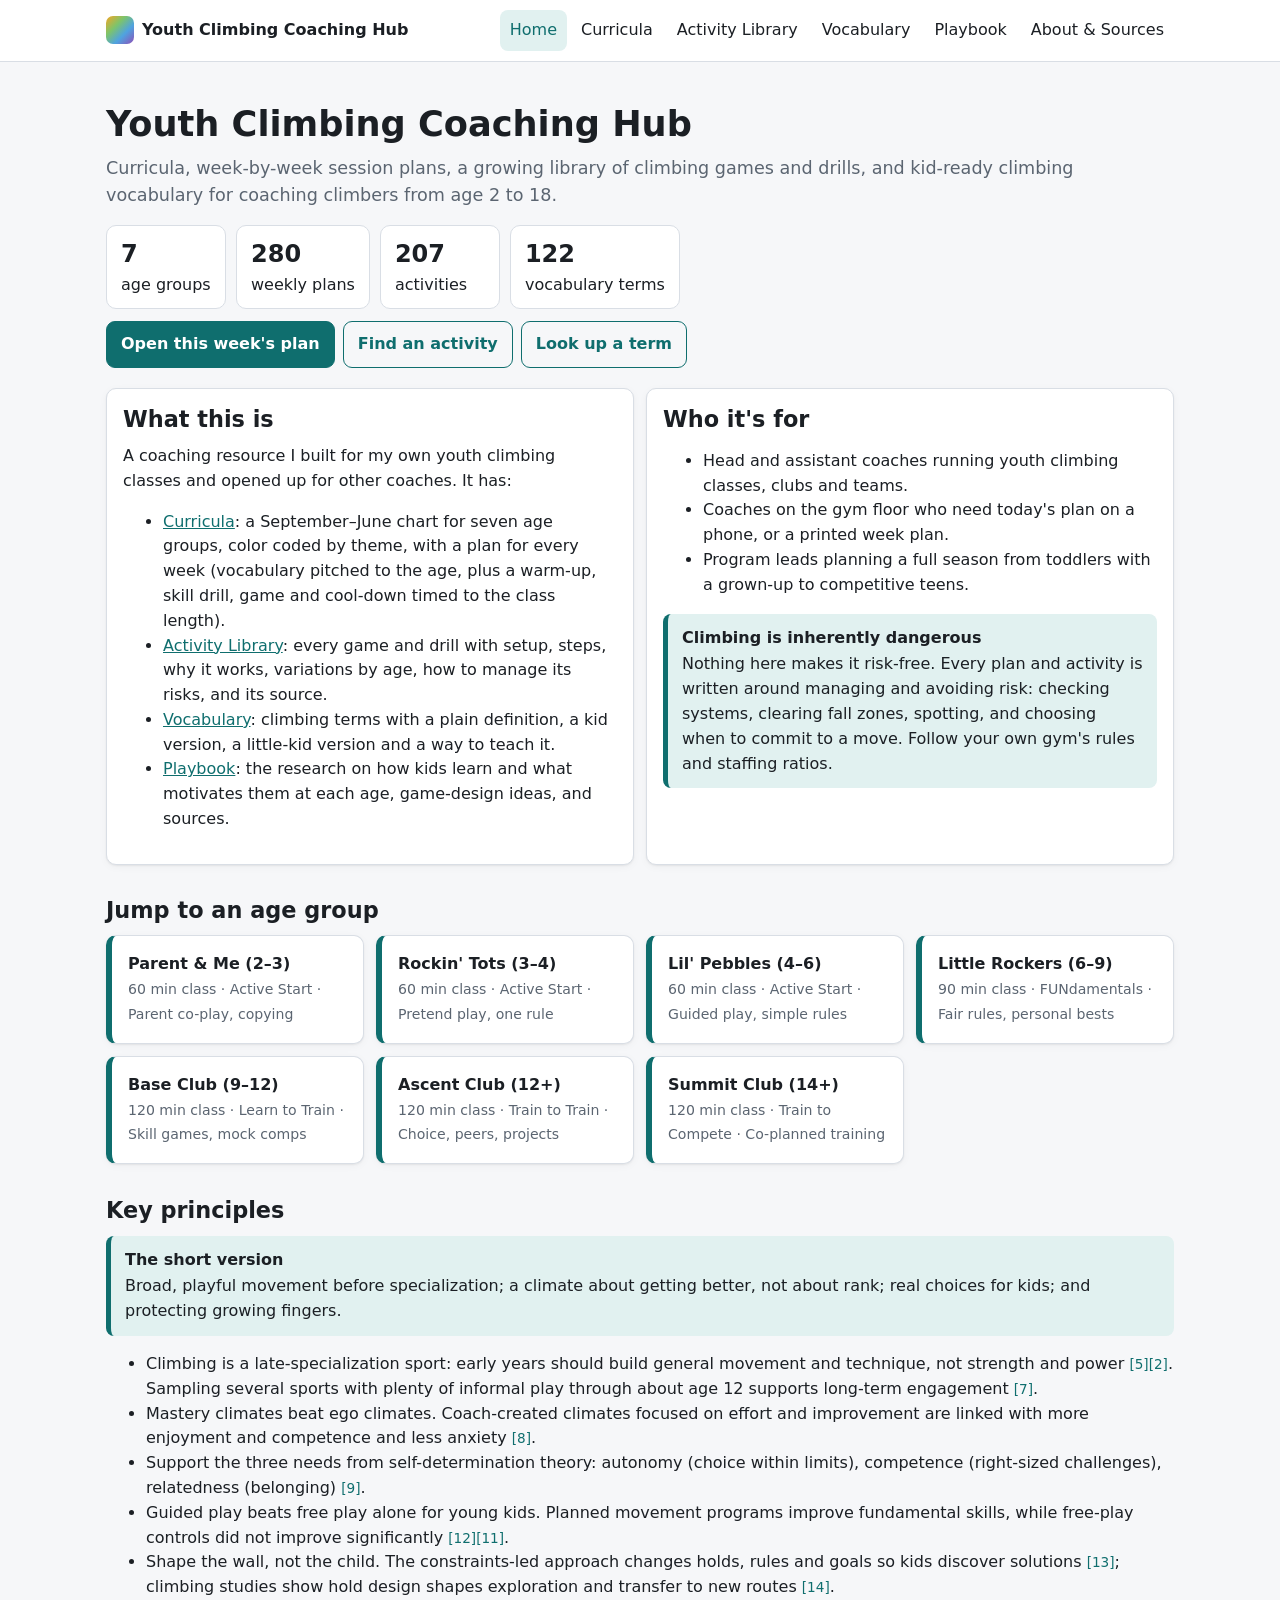
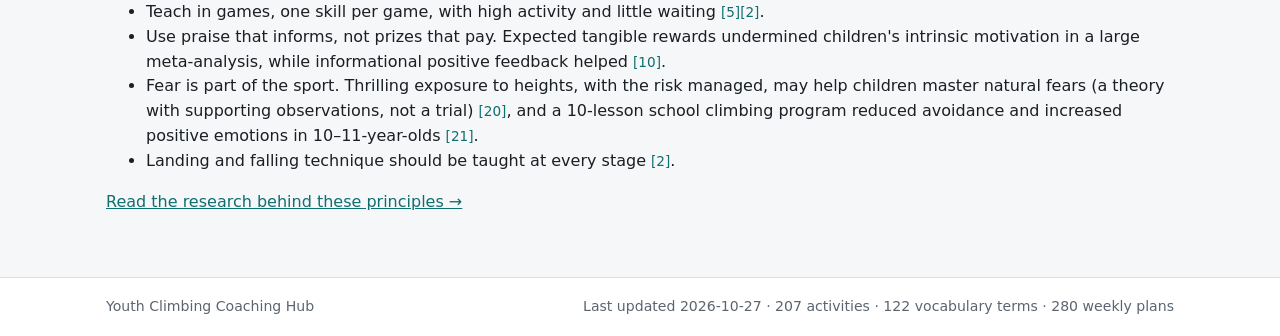
==== index.html @ 87968a87 "Add the Youth Climbing Coaching Hub for GitHub Pages. Place the static site at the repository root w" ====
<!doctype html>
<html lang="en">
<head>
<meta charset="utf-8">
<meta name="viewport" content="width=device-width, initial-scale=1">
<title>Youth Climbing Coaching Hub</title>
<meta name="description" content="Free youth climbing curricula, week-by-week plans, an activity library and climbing vocabulary for coaches of kids and teens, ages 2 to 18.">
<meta name="theme-color" content="#0f6e6e">
<link rel="icon" href="assets/favicon.svg" type="image/svg+xml">
<link rel="stylesheet" href="assets/css/style.css">
</head>
<body>
<header id="site-header"></header>
<main id="main" tabindex="-1">
<noscript><p class="noscript">This site needs JavaScript to load its data files.</p></noscript>

<section class="hero">
  <h1>Youth Climbing Coaching Hub</h1>
  <p class="lead">Curricula, week-by-week session plans, a growing library of climbing games and drills, and kid-ready climbing vocabulary for coaching climbers from age 2 to 18.</p>
  <div class="stats" id="stats" aria-live="polite"></div>
  <div class="btn-row"><a class="btn" href="curricula.html">Open this week's plan</a><a class="btn ghost" href="library.html">Find an activity</a><a class="btn ghost" href="vocabulary.html">Look up a term</a></div>
</section>
<div class="grid g2">
  <section class="card"><h2 style="margin-top:0">What this is</h2>
    <p>A coaching resource I built for my own youth climbing classes and opened up for other coaches. It has:</p>
    <ul>
      <li><a href="curricula.html">Curricula</a>: a September–June chart for seven age groups, color coded by theme, with a plan for every week (vocabulary pitched to the age, plus a warm-up, skill drill, game and cool-down timed to the class length).</li>
      <li><a href="library.html">Activity Library</a>: every game and drill with setup, steps, why it works, variations by age, how to manage its risks, and its source.</li>
      <li><a href="vocabulary.html">Vocabulary</a>: climbing terms with a plain definition, a kid version, a little-kid version and a way to teach it.</li>
      <li><a href="playbook.html">Playbook</a>: the research on how kids learn and what motivates them at each age, game-design ideas, and sources.</li>
    </ul></section>
  <section class="card"><h2 style="margin-top:0">Who it's for</h2>
    <ul>
      <li>Head and assistant coaches running youth climbing classes, clubs and teams.</li>
      <li>Coaches on the gym floor who need today's plan on a phone, or a printed week plan.</li>
      <li>Program leads planning a full season from toddlers with a grown-up to competitive teens.</li>
    </ul>
    <div class="callout"><strong>Climbing is inherently dangerous</strong>Nothing here makes it risk-free. Every plan and activity is written around managing and avoiding risk: checking systems, clearing fall zones, spotting, and choosing when to commit to a move. Follow your own gym's rules and staffing ratios.</div>
  </section>
</div>
<section><h2>Jump to an age group</h2><div class="grid g3" id="ages"></div></section>
<section><h2>Key principles</h2><div id="principles"></div></section>

</main>
<footer id="site-footer"></footer>
<script src="assets/js/common.js"></script>
<script src="assets/js/home.js"></script>
</body>
</html>
---- assets/css/style.css ----
:root{
  --bg:#f6f7f9;--surface:#fff;--surface2:#eef1f5;--text:#1b1f24;--muted:#5b6571;--line:#d9dee5;
  --accent:#0f6e6e;--accent-ink:#fff;--accent-soft:#e1f1f0;--focus:#f5a623;
  --rope:#F5A623;--tech:#7DC46B;--str:#4FA3E0;--event:#F2DC3A;--fun:#8E4FB8;
  --radius:10px;--shadow:0 1px 2px rgba(0,0,0,.06),0 2px 8px rgba(0,0,0,.04);
  --font:system-ui,-apple-system,"Segoe UI",Roboto,"Helvetica Neue",Arial,sans-serif;
}
@media (prefers-color-scheme:dark){:root{--bg:#12161b;--surface:#1a2027;--surface2:#232b34;--text:#e8ecf0;--muted:#a3adb8;--line:#2f3943;--accent:#4fc1b8;--accent-ink:#0b1a1a;--accent-soft:#1d3433;--shadow:none}}
*{box-sizing:border-box}
html{-webkit-text-size-adjust:100%}
body{margin:0;font-family:var(--font);font-size:16px;line-height:1.55;color:var(--text);background:var(--bg)}
a{color:var(--accent)}a:hover{text-decoration-thickness:2px}
:focus-visible{outline:3px solid var(--focus);outline-offset:2px}
h1,h2,h3,h4{line-height:1.25;margin:1.4em 0 .5em}h1{font-size:1.9rem;margin-top:.6em}h2{font-size:1.4rem}h3{font-size:1.15rem}h4{font-size:1rem}
p{margin:.5em 0 .9em}
.skip{position:absolute;left:-999px}.skip:focus{left:8px;top:8px;background:var(--surface);padding:8px;z-index:99}
/* header */
.site-header{position:sticky;top:0;z-index:20;background:var(--surface);border-bottom:1px solid var(--line)}
.site-header .bar{max-width:1100px;margin:0 auto;display:flex;align-items:center;gap:12px;padding:10px 16px}
.brand{font-weight:700;color:var(--text);text-decoration:none;display:flex;align-items:center;gap:8px;white-space:nowrap}
.brand-mark{width:28px;height:28px;border-radius:7px;background:linear-gradient(135deg,var(--rope),var(--tech) 35%,var(--str) 65%,var(--fun));display:inline-block}
.nav{margin-left:auto;display:flex;gap:4px;flex-wrap:wrap}
.nav a{padding:8px 10px;border-radius:8px;color:var(--text);text-decoration:none;font-weight:500}
.nav a:hover{background:var(--surface2)}.nav a[aria-current="page"]{background:var(--accent-soft);color:var(--accent)}
.nav-toggle{display:none;margin-left:auto;background:none;border:1px solid var(--line);border-radius:8px;padding:8px 10px;color:var(--text);font:inherit}
@media (max-width:820px){.nav-toggle{display:block}.nav{display:none;position:absolute;left:0;right:0;top:100%;background:var(--surface);flex-direction:column;padding:8px 16px 14px;border-bottom:1px solid var(--line)}.nav.open{display:flex}.nav a{padding:12px}}
/* layout */
main{max-width:1100px;margin:0 auto;padding:12px 16px 48px}
.narrow{max-width:820px}
.lead{font-size:1.1rem;color:var(--muted)}
.card{background:var(--surface);border:1px solid var(--line);border-radius:var(--radius);padding:16px;box-shadow:var(--shadow)}
.grid{display:grid;gap:12px}.g2{grid-template-columns:repeat(auto-fit,minmax(260px,1fr))}.g3{grid-template-columns:repeat(auto-fit,minmax(220px,1fr))}
.callout{border-left:5px solid var(--accent);background:var(--accent-soft);padding:12px 14px;border-radius:8px;margin:12px 0}
.callout strong:first-child{display:block;margin-bottom:2px}
.muted{color:var(--muted)}.small{font-size:.88rem}
.pill{display:inline-block;padding:2px 9px;border-radius:999px;background:var(--surface2);font-size:.8rem;margin:2px 4px 2px 0;color:var(--text);text-decoration:none;border:1px solid var(--line)}
.stats{display:flex;flex-wrap:wrap;gap:10px;margin:10px 0}
.stat{background:var(--surface);border:1px solid var(--line);border-radius:var(--radius);padding:10px 14px;min-width:120px}
.stat b{display:block;font-size:1.5rem}
.hero{padding:28px 0 8px}.hero h1{font-size:2.2rem;margin:0 0 6px}
.btn{display:inline-flex;align-items:center;gap:6px;padding:10px 14px;border-radius:9px;border:1px solid var(--accent);background:var(--accent);color:var(--accent-ink);font:inherit;font-weight:600;text-decoration:none;cursor:pointer}
.btn.ghost{background:transparent;color:var(--accent)}
.btn-row{display:flex;flex-wrap:wrap;gap:8px;margin:12px 0}
.age-card{display:block;text-decoration:none;color:var(--text);border-left:6px solid var(--accent)}
.age-card:hover{border-color:var(--rope)}
.age-card b{display:block}
/* tables */
.table-wrap{overflow-x:auto;-webkit-overflow-scrolling:touch;margin:8px 0 16px;border:1px solid var(--line);border-radius:var(--radius);background:var(--surface)}
table{border-collapse:collapse;width:100%;font-size:.95rem}
th,td{text-align:left;vertical-align:top;padding:9px 11px;border-bottom:1px solid var(--line)}
th{background:var(--surface2);font-weight:600;white-space:nowrap}
tr:last-child td{border-bottom:0}
td.num{text-align:right;white-space:nowrap}
[id]{scroll-margin-top:72px}
@media (max-width:640px){
  .table-wrap{border:0;background:transparent;overflow:visible}
  .table-wrap table,.table-wrap tbody,.table-wrap tr,.table-wrap td{display:block;width:100%}
  .table-wrap thead{position:absolute;left:-9999px}
  .table-wrap tr{background:var(--surface);border:1px solid var(--line);border-radius:var(--radius);margin-bottom:8px;padding:4px 0}
  .table-wrap td{border:0;padding:5px 12px;display:grid;grid-template-columns:7.5em 1fr;gap:8px;text-align:left}
  .table-wrap td.num{text-align:left}
  .table-wrap td::before{content:attr(data-label);font-weight:600;color:var(--muted);font-size:.85rem}
}
/* forms */
.controls{display:grid;grid-template-columns:repeat(auto-fit,minmax(180px,1fr));gap:10px;margin:12px 0}
label.field{display:flex;flex-direction:column;gap:4px;font-size:.85rem;font-weight:600;color:var(--muted)}
select,input[type=search]{font:inherit;font-size:16px;padding:10px 12px;border-radius:9px;border:1px solid var(--line);background:var(--surface);color:var(--text);width:100%}
.seg{display:inline-flex;flex-wrap:wrap;border:1px solid var(--line);border-radius:10px;overflow:hidden;background:var(--surface)}
.seg button{font:inherit;padding:10px 14px;border:0;background:transparent;color:var(--text);cursor:pointer;min-width:84px;border-right:1px solid var(--line)}
.seg button:last-child{border-right:0}
.seg button[aria-pressed="true"]{background:var(--accent);color:var(--accent-ink);font-weight:600}
.result-count{margin:6px 0 10px;color:var(--muted)}
/* list cards */
.list{display:grid;gap:8px}
.item{display:block;text-decoration:none;color:var(--text);background:var(--surface);border:1px solid var(--line);border-left:6px solid var(--muted);border-radius:var(--radius);padding:12px 14px}
.item:hover{box-shadow:var(--shadow);border-color:var(--accent)}
.item h3{margin:0 0 2px;font-size:1.05rem}
.item .meta{font-size:.85rem;color:var(--muted)}
.th-rope{border-left-color:var(--rope)}.th-tech{border-left-color:var(--tech)}.th-str{border-left-color:var(--str)}.th-event{border-left-color:var(--event)}.th-fun{border-left-color:var(--fun)}
.swatch{display:inline-block;width:12px;height:12px;border-radius:3px;vertical-align:-1px;margin-right:6px}
.legend{display:flex;flex-wrap:wrap;gap:6px 16px;margin:10px 0;font-size:.88rem;color:var(--muted)}
/* chart */
.chart{display:grid;grid-template-columns:.6fr 1.2fr 1.6fr 1.6fr;gap:3px;font-size:.9rem}
.chart .h{font-weight:600;color:var(--muted);text-align:center;padding:4px 0;font-size:.82rem}
.chart .c{padding:6px 8px;border-radius:4px;display:flex;align-items:center;justify-content:center;text-align:center;color:#1a1a1a;cursor:pointer}
.chart .c.fun{color:#fff}.chart .c.m{font-weight:700}.chart .c.t{font-weight:600}
.chart .c.sel{outline:3px solid var(--text);outline-offset:-3px}
@media (max-width:600px){.chart{font-size:.78rem;grid-template-columns:.55fr 1fr 1.4fr 1.3fr}.chart .c{padding:5px 4px}}
/* week */
.banner{border-radius:10px;padding:12px 14px;margin:10px 0;color:#1a1a1a}
.banner.fun{color:#fff}.banner .k{font-size:.85rem;font-weight:500}.banner .s{font-weight:700;font-size:1.15rem;margin-top:3px}
.bg-rope{background:var(--rope)}.bg-tech{background:var(--tech)}.bg-str{background:var(--str)}.bg-event{background:var(--event)}.bg-fun{background:var(--fun)}
.week-head{display:flex;flex-wrap:wrap;gap:10px;align-items:end;justify-content:space-between}
.steps{counter-reset:s;list-style:none;padding:0;margin:8px 0}
.steps li{counter-increment:s;position:relative;padding:6px 0 10px 40px}
.steps li::before{content:counter(s);position:absolute;left:0;top:4px;width:28px;height:28px;border-radius:50%;background:var(--accent-soft);color:var(--accent);font-weight:700;display:flex;align-items:center;justify-content:center}
.steps b{display:block}
/* detail */
.detail h1{margin-bottom:4px}
.detail dl{margin:0}.detail dt{font-weight:700;margin-top:14px}.detail dd{margin:4px 0 0}
.crumbs{font-size:.88rem;margin:8px 0}
.pager{display:flex;justify-content:space-between;gap:8px;margin-top:22px;flex-wrap:wrap}
.toc{columns:2;column-gap:24px;padding-left:18px}@media (max-width:600px){.toc{columns:1}}
.proscons{display:grid;grid-template-columns:1fr 1fr;gap:12px}@media (max-width:640px){.proscons{grid-template-columns:1fr}}
.proscons .card h4{margin-top:0}
.props{display:grid;grid-template-columns:max-content 1fr;gap:6px 14px;margin:8px 0}.props dt{font-weight:600;color:var(--muted)}.props dd{margin:0}
@media (max-width:600px){.props{grid-template-columns:1fr}.props dd{margin-bottom:6px}}
.sources li{margin:6px 0}
sup a,a.cite{text-decoration:none;font-size:.85em}
section.group{border-top:1px solid var(--line);margin-top:28px}
/* footer */
.site-footer{border-top:1px solid var(--line);background:var(--surface);color:var(--muted);font-size:.88rem}
.site-footer .bar{max-width:1100px;margin:0 auto;padding:18px 16px;display:flex;flex-wrap:wrap;gap:8px 20px;justify-content:space-between}
.noscript,.error{background:#fde8e8;color:#7a1d1d;padding:12px;border-radius:8px}
.print-only{display:none}
/* print */
@media print{
  .table-wrap table{display:table!important}.table-wrap thead{position:static!important;display:table-header-group!important}.table-wrap tr{display:table-row!important}.table-wrap td{display:table-cell!important}.table-wrap td::before{content:none!important}
  :root{--bg:#fff;--surface:#fff;--surface2:#f0f0f0;--text:#000;--muted:#333;--line:#bbb}
  body{font-size:11pt;background:#fff}
  .site-header,.site-footer,.no-print,.btn,.controls,.seg,.nav-toggle{display:none!important}
  main{max-width:none;padding:0}
  a{color:#000;text-decoration:none}
  .table-wrap{overflow:visible;border:1px solid #999}
  table{font-size:10pt}th,td{padding:5px 7px}
  tr,.banner,.item{break-inside:avoid}
  .banner,.chart .c,.bg-rope,.bg-tech,.bg-str,.bg-event,.bg-fun,.swatch{-webkit-print-color-adjust:exact;print-color-adjust:exact}
  body.print-week main>*:not(#week-section){display:none!important}
  body.print-week #week-section>*:not(#week-plan){display:none!important}
  body.print-week .print-only{display:block}
  h2{break-after:avoid}
}
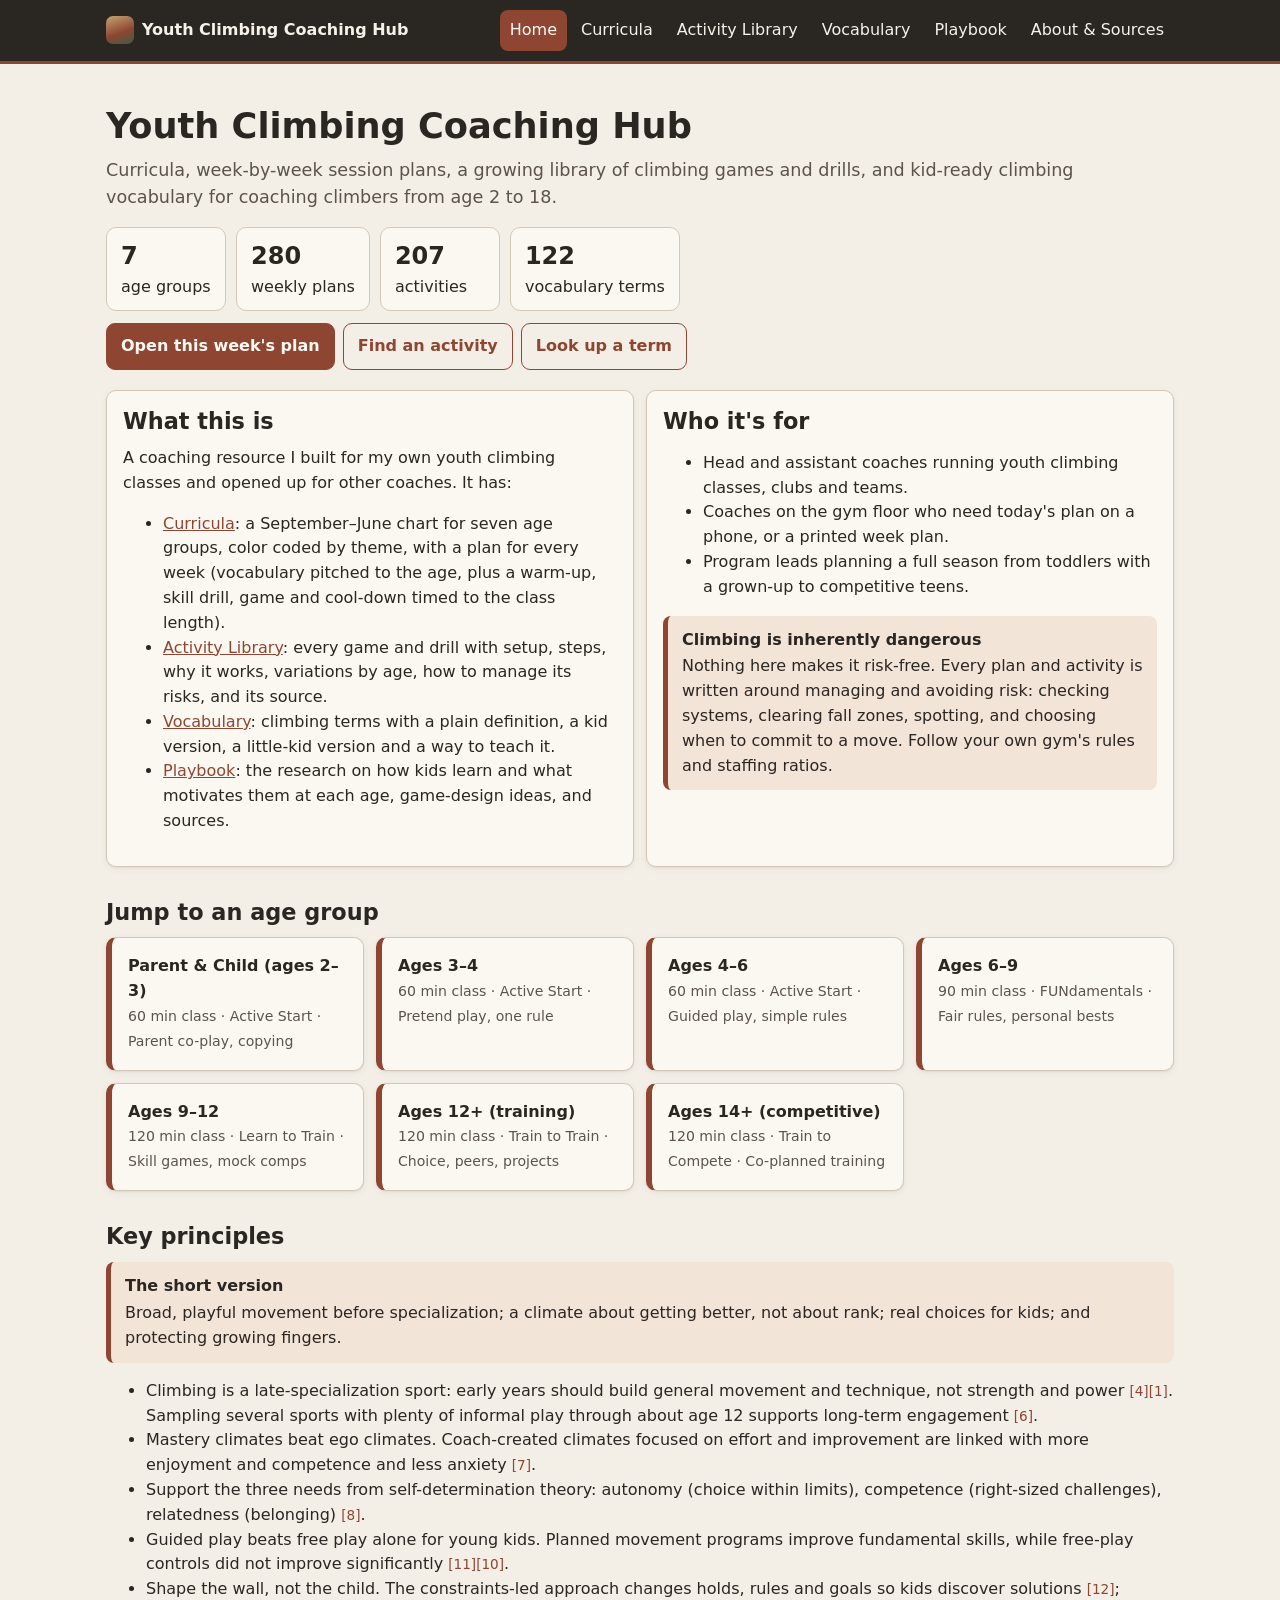
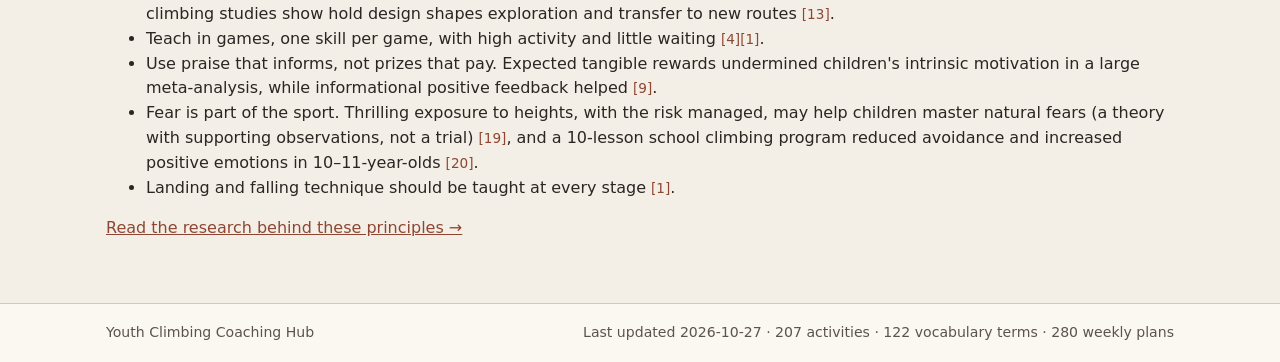
==== commit b9766de6: "Give the site its own earthy palette and a neutral year chart. Replace the previous theme colors wit" ====
--- a/index.html
+++ b/index.html
@@ -5,7 +5,7 @@
 <meta name="viewport" content="width=device-width, initial-scale=1">
 <title>Youth Climbing Coaching Hub</title>
 <meta name="description" content="Free youth climbing curricula, week-by-week plans, an activity library and climbing vocabulary for coaches of kids and teens, ages 2 to 18.">
-<meta name="theme-color" content="#0f6e6e">
+<meta name="theme-color" content="#8e4632">
 <link rel="icon" href="assets/favicon.svg" type="image/svg+xml">
 <link rel="stylesheet" href="assets/css/style.css">
 </head>
--- a/assets/css/style.css
+++ b/assets/css/style.css
@@ -1,29 +1,36 @@
 :root{
-  --bg:#f6f7f9;--surface:#fff;--surface2:#eef1f5;--text:#1b1f24;--muted:#5b6571;--line:#d9dee5;
-  --accent:#0f6e6e;--accent-ink:#fff;--accent-soft:#e1f1f0;--focus:#f5a623;
-  --rope:#F5A623;--tech:#7DC46B;--str:#4FA3E0;--event:#F2DC3A;--fun:#8E4FB8;
-  --radius:10px;--shadow:0 1px 2px rgba(0,0,0,.06),0 2px 8px rgba(0,0,0,.04);
+  --bg:#f3efe6;--surface:#fbf8f2;--surface2:#e6ddd0;--text:#2a2622;--muted:#5c534c;--line:#d3c8b8;
+  --header:#2a2622;--header-ink:#f6f1e8;
+  --accent:#8e4632;--accent-ink:#fff9f4;--accent-soft:#f3e4d8;--focus:#3e5c45;
+  --sage:#3e5c45;--review:#e7efe4;--sand:#c4a574;
+  --radius:10px;--shadow:0 1px 2px rgba(42,38,34,.06),0 2px 8px rgba(42,38,34,.05);
   --font:system-ui,-apple-system,"Segoe UI",Roboto,"Helvetica Neue",Arial,sans-serif;
 }
-@media (prefers-color-scheme:dark){:root{--bg:#12161b;--surface:#1a2027;--surface2:#232b34;--text:#e8ecf0;--muted:#a3adb8;--line:#2f3943;--accent:#4fc1b8;--accent-ink:#0b1a1a;--accent-soft:#1d3433;--shadow:none}}
+@media (prefers-color-scheme:dark){:root{
+  --bg:#1c1916;--surface:#26221e;--surface2:#332e29;--text:#f3efe6;--muted:#c9bbae;--line:#453e38;
+  --header:#141210;--header-ink:#f6f1e8;
+  --accent:#e0a07a;--accent-ink:#2a1812;--accent-soft:#3a2e28;--focus:#d7e3d4;
+  --sage:#c5d5c0;--review:#24302a;--sand:#c4a574;--shadow:none
+}}
 *{box-sizing:border-box}
 html{-webkit-text-size-adjust:100%}
 body{margin:0;font-family:var(--font);font-size:16px;line-height:1.55;color:var(--text);background:var(--bg)}
 a{color:var(--accent)}a:hover{text-decoration-thickness:2px}
 :focus-visible{outline:3px solid var(--focus);outline-offset:2px}
+.site-header :focus-visible{outline-color:#d7e3d4}
 h1,h2,h3,h4{line-height:1.25;margin:1.4em 0 .5em}h1{font-size:1.9rem;margin-top:.6em}h2{font-size:1.4rem}h3{font-size:1.15rem}h4{font-size:1rem}
 p{margin:.5em 0 .9em}
 .skip{position:absolute;left:-999px}.skip:focus{left:8px;top:8px;background:var(--surface);padding:8px;z-index:99}
 /* header */
-.site-header{position:sticky;top:0;z-index:20;background:var(--surface);border-bottom:1px solid var(--line)}
+.site-header{position:sticky;top:0;z-index:20;background:var(--header);color:var(--header-ink);border-bottom:3px solid var(--accent)}
 .site-header .bar{max-width:1100px;margin:0 auto;display:flex;align-items:center;gap:12px;padding:10px 16px}
-.brand{font-weight:700;color:var(--text);text-decoration:none;display:flex;align-items:center;gap:8px;white-space:nowrap}
-.brand-mark{width:28px;height:28px;border-radius:7px;background:linear-gradient(135deg,var(--rope),var(--tech) 35%,var(--str) 65%,var(--fun));display:inline-block}
+.brand{font-weight:700;color:var(--header-ink);text-decoration:none;display:flex;align-items:center;gap:8px;white-space:nowrap}
+.brand-mark{width:28px;height:28px;border-radius:7px;background:linear-gradient(160deg,var(--sand),var(--accent) 58%,var(--sage));display:inline-block}
 .nav{margin-left:auto;display:flex;gap:4px;flex-wrap:wrap}
-.nav a{padding:8px 10px;border-radius:8px;color:var(--text);text-decoration:none;font-weight:500}
-.nav a:hover{background:var(--surface2)}.nav a[aria-current="page"]{background:var(--accent-soft);color:var(--accent)}
-.nav-toggle{display:none;margin-left:auto;background:none;border:1px solid var(--line);border-radius:8px;padding:8px 10px;color:var(--text);font:inherit}
-@media (max-width:820px){.nav-toggle{display:block}.nav{display:none;position:absolute;left:0;right:0;top:100%;background:var(--surface);flex-direction:column;padding:8px 16px 14px;border-bottom:1px solid var(--line)}.nav.open{display:flex}.nav a{padding:12px}}
+.nav a{padding:8px 10px;border-radius:8px;color:var(--header-ink);text-decoration:none;font-weight:500}
+.nav a:hover{background:rgba(246,241,232,.1)}.nav a[aria-current="page"]{background:var(--accent);color:var(--accent-ink)}
+.nav-toggle{display:none;margin-left:auto;background:none;border:1px solid rgba(246,241,232,.4);border-radius:8px;padding:8px 10px;color:var(--header-ink);font:inherit}
+@media (max-width:820px){.nav-toggle{display:block}.nav{display:none;position:absolute;left:0;right:0;top:100%;background:var(--header);flex-direction:column;padding:8px 16px 14px;border-bottom:1px solid var(--line)}.nav.open{display:flex}.nav a{padding:12px}}
 /* layout */
 main{max-width:1100px;margin:0 auto;padding:12px 16px 48px}
 .narrow{max-width:820px}
@@ -42,7 +49,7 @@
 .btn.ghost{background:transparent;color:var(--accent)}
 .btn-row{display:flex;flex-wrap:wrap;gap:8px;margin:12px 0}
 .age-card{display:block;text-decoration:none;color:var(--text);border-left:6px solid var(--accent)}
-.age-card:hover{border-color:var(--rope)}
+.age-card:hover{border-color:var(--sage)}
 .age-card b{display:block}
 /* tables */
 .table-wrap{overflow-x:auto;-webkit-overflow-scrolling:touch;margin:8px 0 16px;border:1px solid var(--line);border-radius:var(--radius);background:var(--surface)}
@@ -76,20 +83,27 @@
 .item:hover{box-shadow:var(--shadow);border-color:var(--accent)}
 .item h3{margin:0 0 2px;font-size:1.05rem}
 .item .meta{font-size:.85rem;color:var(--muted)}
-.th-rope{border-left-color:var(--rope)}.th-tech{border-left-color:var(--tech)}.th-str{border-left-color:var(--str)}.th-event{border-left-color:var(--event)}.th-fun{border-left-color:var(--fun)}
-.swatch{display:inline-block;width:12px;height:12px;border-radius:3px;vertical-align:-1px;margin-right:6px}
-.legend{display:flex;flex-wrap:wrap;gap:6px 16px;margin:10px 0;font-size:.88rem;color:var(--muted)}
-/* chart */
-.chart{display:grid;grid-template-columns:.6fr 1.2fr 1.6fr 1.6fr;gap:3px;font-size:.9rem}
-.chart .h{font-weight:600;color:var(--muted);text-align:center;padding:4px 0;font-size:.82rem}
-.chart .c{padding:6px 8px;border-radius:4px;display:flex;align-items:center;justify-content:center;text-align:center;color:#1a1a1a;cursor:pointer}
-.chart .c.fun{color:#fff}.chart .c.m{font-weight:700}.chart .c.t{font-weight:600}
-.chart .c.sel{outline:3px solid var(--text);outline-offset:-3px}
-@media (max-width:600px){.chart{font-size:.78rem;grid-template-columns:.55fr 1fr 1.4fr 1.3fr}.chart .c{padding:5px 4px}}
+.th-rope,.th-tech,.th-str,.th-event{border-left-color:var(--accent)}.th-fun{border-left-color:var(--sage)}
+.swatch{display:inline-block;width:12px;height:12px;border-radius:3px;vertical-align:-1px;margin-right:6px;background:var(--line)}
+.bg-fun.swatch,.swatch.bg-fun{background:var(--sage)}
+.legend,.theme-key{display:flex;flex-wrap:wrap;gap:6px 16px;margin:10px 0;padding:0;list-style:none;font-size:.88rem;color:var(--muted)}
+.theme-key .review-key{color:var(--sage);font-weight:650}
+/* chart: one neutral grid; Dec/Jun carry a quiet sage wash and label */
+.chart{display:grid;grid-template-columns:.7fr 1.3fr 1.6fr 1.6fr;gap:0;font-size:.9rem;border:1px solid var(--line);border-radius:var(--radius);overflow:hidden;background:var(--surface)}
+.chart .h{font-weight:600;color:var(--muted);text-align:center;padding:8px 6px;font-size:.82rem;background:var(--surface2);border-bottom:1px solid var(--line)}
+.chart .c{padding:7px 8px;display:flex;align-items:center;justify-content:center;text-align:center;color:var(--text);background:var(--surface);cursor:pointer;border-top:1px solid var(--line);border-left:1px solid var(--line)}
+.chart .c.m{font-weight:700;flex-direction:column;gap:2px;border-left:0}
+.chart .c.t{font-weight:600}
+.chart .c.review{background:var(--review)}
+.chart .c.m.review{box-shadow:inset 3px 0 0 var(--sage)}
+.chart .review-tag{display:block;font-size:.68rem;font-weight:700;letter-spacing:.04em;text-transform:uppercase;color:var(--sage)}
+.chart .c.sel{outline:3px solid var(--accent);outline-offset:-3px}
+@media (max-width:600px){.chart{font-size:.78rem;grid-template-columns:.7fr 1.1fr 1.3fr 1.2fr}.chart .c{padding:5px 4px}}
 /* week */
-.banner{border-radius:10px;padding:12px 14px;margin:10px 0;color:#1a1a1a}
-.banner.fun{color:#fff}.banner .k{font-size:.85rem;font-weight:500}.banner .s{font-weight:700;font-size:1.15rem;margin-top:3px}
-.bg-rope{background:var(--rope)}.bg-tech{background:var(--tech)}.bg-str{background:var(--str)}.bg-event{background:var(--event)}.bg-fun{background:var(--fun)}
+.banner{border-radius:10px;padding:12px 14px;margin:10px 0;color:var(--text);background:var(--surface);border:1px solid var(--line);border-left:4px solid var(--accent)}
+.banner.review{background:var(--review);border-left-color:var(--sage)}
+.banner .k{font-size:.85rem;font-weight:500}.banner .s{font-weight:700;font-size:1.15rem;margin-top:3px}
+.bg-rope,.bg-tech,.bg-str,.bg-event{background:var(--surface2)}.bg-fun{background:var(--review)}
 .week-head{display:flex;flex-wrap:wrap;gap:10px;align-items:end;justify-content:space-between}
 .steps{counter-reset:s;list-style:none;padding:0;margin:8px 0}
 .steps li{counter-increment:s;position:relative;padding:6px 0 10px 40px}
@@ -111,7 +125,7 @@
 /* footer */
 .site-footer{border-top:1px solid var(--line);background:var(--surface);color:var(--muted);font-size:.88rem}
 .site-footer .bar{max-width:1100px;margin:0 auto;padding:18px 16px;display:flex;flex-wrap:wrap;gap:8px 20px;justify-content:space-between}
-.noscript,.error{background:#fde8e8;color:#7a1d1d;padding:12px;border-radius:8px}
+.noscript,.error{background:#f8e8e0;color:#6e3426;padding:12px;border-radius:8px}
 .print-only{display:none}
 /* print */
 @media print{
@@ -124,7 +138,7 @@
   .table-wrap{overflow:visible;border:1px solid #999}
   table{font-size:10pt}th,td{padding:5px 7px}
   tr,.banner,.item{break-inside:avoid}
-  .banner,.chart .c,.bg-rope,.bg-tech,.bg-str,.bg-event,.bg-fun,.swatch{-webkit-print-color-adjust:exact;print-color-adjust:exact}
+  .banner,.chart .c,.chart .c.review,.swatch{-webkit-print-color-adjust:exact;print-color-adjust:exact}
   body.print-week main>*:not(#week-section){display:none!important}
   body.print-week #week-section>*:not(#week-plan){display:none!important}
   body.print-week .print-only{display:block}
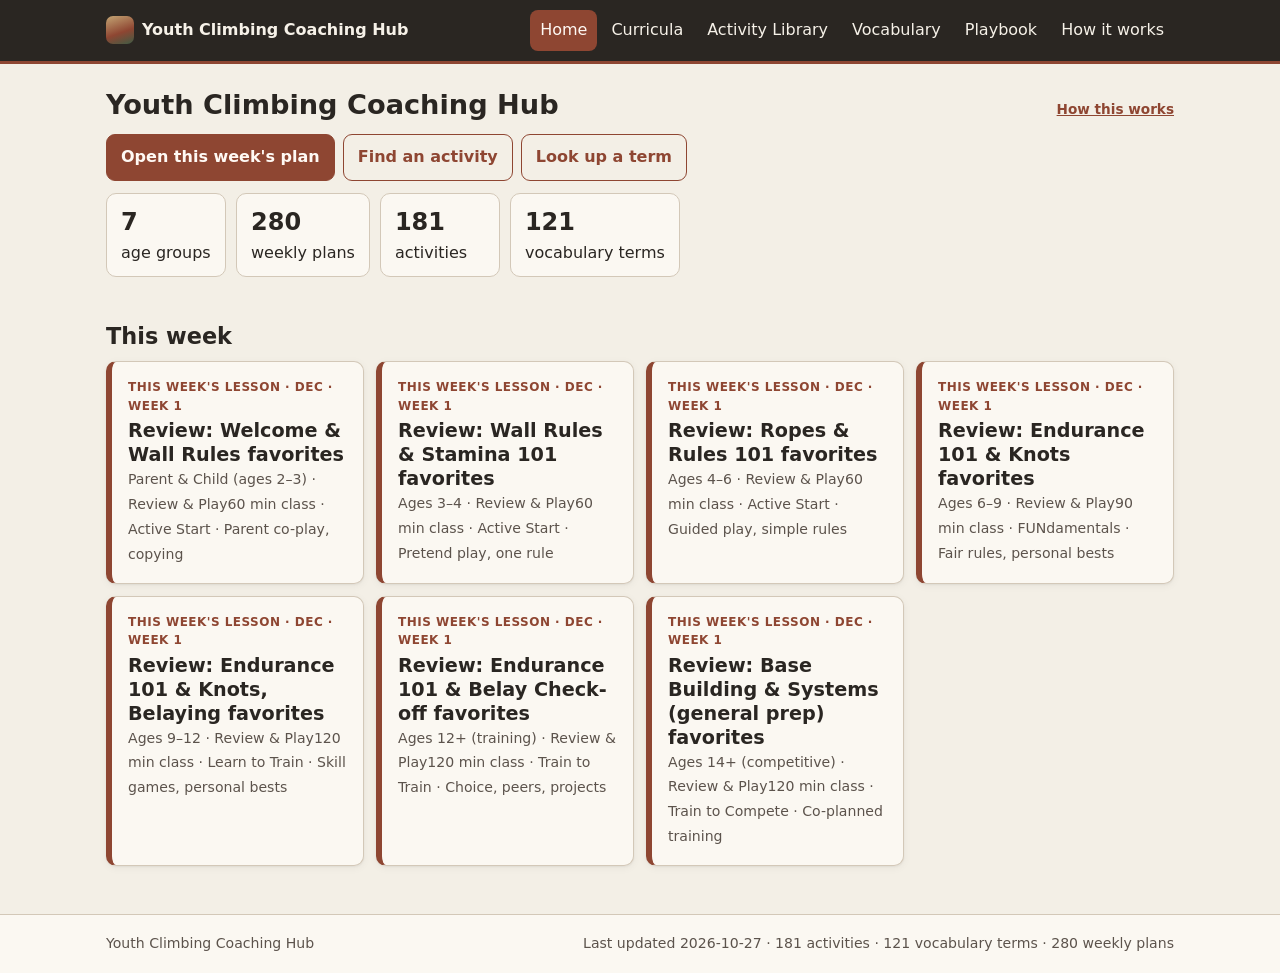
==== commit 900c370b: "Open each page on its tools and move the guides to How it works. Curricula, the library, the playboo" ====
--- a/index.html
+++ b/index.html
@@ -15,31 +15,14 @@
 <noscript><p class="noscript">This site needs JavaScript to load its data files.</p></noscript>
 
 <section class="hero">
-  <h1>Youth Climbing Coaching Hub</h1>
-  <p class="lead">Curricula, week-by-week session plans, a growing library of climbing games and drills, and kid-ready climbing vocabulary for coaching climbers from age 2 to 18.</p>
+  <div class="page-head">
+    <h1>Youth Climbing Coaching Hub</h1>
+    <a class="how-link" href="about.html">How this works</a>
+  </div>
+  <div class="btn-row"><a class="btn" href="curricula.html">Open this week's plan</a><a class="btn ghost" href="library.html">Find an activity</a><a class="btn ghost" href="vocabulary.html">Look up a term</a></div>
   <div class="stats" id="stats" aria-live="polite"></div>
-  <div class="btn-row"><a class="btn" href="curricula.html">Open this week's plan</a><a class="btn ghost" href="library.html">Find an activity</a><a class="btn ghost" href="vocabulary.html">Look up a term</a></div>
 </section>
-<div class="grid g2">
-  <section class="card"><h2 style="margin-top:0">What this is</h2>
-    <p>A coaching resource I built for my own youth climbing classes and opened up for other coaches. It has:</p>
-    <ul>
-      <li><a href="curricula.html">Curricula</a>: a September–June chart for seven age groups, color coded by theme, with a plan for every week (vocabulary pitched to the age, plus a warm-up, skill drill, game and cool-down timed to the class length).</li>
-      <li><a href="library.html">Activity Library</a>: every game and drill with setup, steps, why it works, variations by age, how to manage its risks, and its source.</li>
-      <li><a href="vocabulary.html">Vocabulary</a>: climbing terms with a plain definition, a kid version, a little-kid version and a way to teach it.</li>
-      <li><a href="playbook.html">Playbook</a>: the research on how kids learn and what motivates them at each age, game-design ideas, and sources.</li>
-    </ul></section>
-  <section class="card"><h2 style="margin-top:0">Who it's for</h2>
-    <ul>
-      <li>Head and assistant coaches running youth climbing classes, clubs and teams.</li>
-      <li>Coaches on the gym floor who need today's plan on a phone, or a printed week plan.</li>
-      <li>Program leads planning a full season from toddlers with a grown-up to competitive teens.</li>
-    </ul>
-    <div class="callout"><strong>Climbing is inherently dangerous</strong>Nothing here makes it risk-free. Every plan and activity is written around managing and avoiding risk: checking systems, clearing fall zones, spotting, and choosing when to commit to a move. Follow your own gym's rules and staffing ratios.</div>
-  </section>
-</div>
-<section><h2>Jump to an age group</h2><div class="grid g3" id="ages"></div></section>
-<section><h2>Key principles</h2><div id="principles"></div></section>
+<section><h2>This week</h2><div class="grid g3" id="ages"></div></section>
 
 </main>
 <footer id="site-footer"></footer>
--- a/assets/css/style.css
+++ b/assets/css/style.css
@@ -24,13 +24,23 @@
 /* header */
 .site-header{position:sticky;top:0;z-index:20;background:var(--header);color:var(--header-ink);border-bottom:3px solid var(--accent)}
 .site-header .bar{max-width:1100px;margin:0 auto;display:flex;align-items:center;gap:12px;padding:10px 16px}
-.brand{font-weight:700;color:var(--header-ink);text-decoration:none;display:flex;align-items:center;gap:8px;white-space:nowrap}
-.brand-mark{width:28px;height:28px;border-radius:7px;background:linear-gradient(160deg,var(--sand),var(--accent) 58%,var(--sage));display:inline-block}
+.brand{font-weight:700;color:var(--header-ink);text-decoration:none;display:flex;align-items:center;gap:8px;white-space:nowrap;min-width:0}
+.brand-mark{width:28px;height:28px;border-radius:7px;background:linear-gradient(160deg,var(--sand),var(--accent) 58%,var(--sage));display:inline-block;flex:none}
+.brand-short{display:none}
 .nav{margin-left:auto;display:flex;gap:4px;flex-wrap:wrap}
 .nav a{padding:8px 10px;border-radius:8px;color:var(--header-ink);text-decoration:none;font-weight:500}
 .nav a:hover{background:rgba(246,241,232,.1)}.nav a[aria-current="page"]{background:var(--accent);color:var(--accent-ink)}
 .nav-toggle{display:none;margin-left:auto;background:none;border:1px solid rgba(246,241,232,.4);border-radius:8px;padding:8px 10px;color:var(--header-ink);font:inherit}
 @media (max-width:820px){.nav-toggle{display:block}.nav{display:none;position:absolute;left:0;right:0;top:100%;background:var(--header);flex-direction:column;padding:8px 16px 14px;border-bottom:1px solid var(--line)}.nav.open{display:flex}.nav a{padding:12px}}
+@media (max-width:520px){
+  .site-header .bar{padding:6px 10px}
+  .brand-full{display:none}
+  .brand-short{display:inline}
+  main{padding:8px 12px 40px}
+  h1{font-size:1.35rem;margin:.2em 0 .25em}
+  .hero{padding:4px 0 0}
+  .hero h1{font-size:1.45rem}
+}
 /* layout */
 main{max-width:1100px;margin:0 auto;padding:12px 16px 48px}
 .narrow{max-width:820px}
@@ -44,13 +54,27 @@
 .stats{display:flex;flex-wrap:wrap;gap:10px;margin:10px 0}
 .stat{background:var(--surface);border:1px solid var(--line);border-radius:var(--radius);padding:10px 14px;min-width:120px}
 .stat b{display:block;font-size:1.5rem}
-.hero{padding:28px 0 8px}.hero h1{font-size:2.2rem;margin:0 0 6px}
+.hero{padding:12px 0 4px}.hero h1{font-size:1.7rem;margin:0 0 6px}
+.page-head{display:flex;align-items:baseline;justify-content:space-between;gap:8px 14px;flex-wrap:wrap;margin-bottom:8px}
+.page-head h1{margin:0}
+.how-link{font-size:.85rem;font-weight:600;white-space:nowrap}
+.jump-nav{display:flex;flex-wrap:wrap;gap:8px 14px;margin:8px 0 16px}
+.jump-nav a{font-weight:600}
 .btn{display:inline-flex;align-items:center;gap:6px;padding:10px 14px;border-radius:9px;border:1px solid var(--accent);background:var(--accent);color:var(--accent-ink);font:inherit;font-weight:600;text-decoration:none;cursor:pointer}
 .btn.ghost{background:transparent;color:var(--accent)}
 .btn-row{display:flex;flex-wrap:wrap;gap:8px;margin:12px 0}
 .age-card{display:block;text-decoration:none;color:var(--text);border-left:6px solid var(--accent)}
 .age-card:hover{border-color:var(--sage)}
-.age-card b{display:block}
+.age-card .kicker{display:block;margin-bottom:4px;font-size:.75rem;font-weight:700;letter-spacing:.04em;text-transform:uppercase;color:var(--accent)}
+.age-card b{display:block;font-size:1.2rem;line-height:1.25}
+.this-week{display:flex;flex-direction:column;gap:4px;margin:12px 0 0;padding:14px 16px;background:var(--accent-soft);border:1px solid var(--line);border-left:4px solid var(--accent);border-radius:var(--radius);text-decoration:none;color:var(--text)}
+details.card{margin-top:16px}
+details.card summary{cursor:pointer}
+details.card summary h2{margin:0}
+.this-week .kicker{font-size:.78rem;font-weight:700;letter-spacing:.04em;text-transform:uppercase;color:var(--accent)}
+.this-week strong{font-size:1.35rem;line-height:1.25}
+.this-week .more{font-weight:700;color:var(--accent)}
+.this-week:hover{border-color:var(--accent)}
 /* tables */
 .table-wrap{overflow-x:auto;-webkit-overflow-scrolling:touch;margin:8px 0 16px;border:1px solid var(--line);border-radius:var(--radius);background:var(--surface)}
 table{border-collapse:collapse;width:100%;font-size:.95rem}
@@ -122,6 +146,76 @@
 .sources li{margin:6px 0}
 sup a,a.cite{text-decoration:none;font-size:.85em}
 section.group{border-top:1px solid var(--line);margin-top:28px}
+/* view switcher and the four curriculum prototypes */
+.view-switch{display:flex;flex-wrap:wrap;gap:8px;margin-top:14px}
+.view-switch button{font:inherit;font-weight:600;min-height:44px;padding:8px 14px;border-radius:999px;border:1px solid var(--line);background:var(--surface);color:var(--text);cursor:pointer}
+.view-switch button[aria-pressed="true"]{background:var(--accent);color:var(--accent-ink);border-color:var(--accent)}
+.view-blurb{margin:8px 0 0}
+.chips{display:flex;flex-wrap:wrap;gap:6px;margin:8px 0}
+.chip{display:inline-block;padding:4px 9px;border-radius:999px;background:var(--surface2);border:1px solid var(--line);font-size:.82rem;color:var(--text);text-decoration:none}
+a.chip:hover{border-color:var(--accent)}
+/* roadmap */
+.roadmap{list-style:none;margin:8px 0 0;padding:0;display:flex;flex-direction:column}
+.road-card{position:relative;margin:0 0 0 14px;padding:0 0 12px 16px;border-left:3px solid var(--line)}
+.road-card.review{border-left-color:var(--sage)}
+.road-card::before{content:"";position:absolute;left:-7px;top:16px;width:11px;height:11px;border-radius:50%;background:var(--accent);border:2px solid var(--bg)}
+.road-card.review::before{background:var(--sage)}
+.road-body{background:var(--surface);border:1px solid var(--line);border-radius:var(--radius);padding:12px 14px}
+.road-card.review .road-body{background:var(--review)}
+.road-k{font-size:.78rem;font-weight:700;letter-spacing:.04em;text-transform:uppercase;color:var(--muted);margin:0}
+.road-body h3{margin:.15em 0 .35em;font-size:1.15rem}
+.road-focus{margin:0;color:var(--text);display:-webkit-box;-webkit-line-clamp:2;-webkit-box-orient:vertical;overflow:hidden}
+.road-open{margin-top:8px}
+.road-weeks{list-style:none;margin:10px 0 0;padding:0;display:grid;gap:6px}
+.road-weeks button{width:100%;text-align:left;font:inherit;color:var(--text);background:var(--bg);border:1px solid var(--line);border-radius:8px;padding:8px 10px;cursor:pointer;min-height:44px}
+.road-weeks button b{display:block}
+.road-weeks button:hover{border-color:var(--accent)}
+@media (min-width:860px){
+  .roadmap{flex-direction:row;gap:12px;overflow-x:auto;padding-bottom:8px;scroll-snap-type:x mandatory}
+  .road-card{flex:0 0 260px;margin:0;padding:0;border-left:0;scroll-snap-align:start}
+  .road-card::before{display:none}
+  .road-body{min-height:100%}
+}
+/* month cards */
+.month-grid{display:grid;gap:12px;grid-template-columns:1fr}
+@media (min-width:760px){.month-grid{grid-template-columns:1fr 1fr}}
+.month-card{background:var(--surface);border:1px solid var(--line);border-radius:var(--radius);padding:14px}
+.month-card.review{background:var(--review)}
+.month-card h3{margin:.1em 0 .4em;font-size:1.2rem}
+.month-card .skills{margin:.2em 0 .6em;padding-left:1.1em}
+.month-card .skills li{margin:.15em 0}
+.mini-tabs{display:flex;flex-wrap:wrap;gap:6px;margin:8px 0}
+.mini-tabs button{font:inherit;font-weight:600;min-height:40px;padding:6px 10px;border-radius:8px;border:1px solid var(--line);background:var(--bg);color:var(--text);cursor:pointer}
+.mini-tabs button[aria-pressed="true"]{background:var(--header);color:var(--header-ink);border-color:var(--header)}
+.month-detail{margin-top:8px}
+.month-detail p{margin:.25em 0}
+/* lesson card */
+.lesson-sheet{background:var(--surface);border:1px solid var(--line);border-radius:14px;padding:18px 16px 8px;max-width:740px;box-shadow:var(--shadow)}
+.lesson-sheet.review{background:var(--review)}
+.lesson-kicker{margin:0;font-size:.85rem;font-weight:700;letter-spacing:.03em;text-transform:uppercase;color:var(--muted)}
+.lesson-sheet h2{font-size:1.65rem;margin:.15em 0 .15em}
+.lesson-skill{font-size:1.2rem;margin:.2em 0 .6em}
+.lesson-tools{display:grid;grid-template-columns:1fr;gap:10px;margin:8px 0 4px}
+@media (min-width:640px){.lesson-tools{grid-template-columns:1fr 1fr auto}}
+.lesson-nav{display:flex;gap:8px;align-items:end}
+.block-list{list-style:none;margin:12px 0;padding:0}
+.block-row{display:grid;grid-template-columns:72px 1fr;gap:10px;padding:12px 0;border-top:1px solid var(--line)}
+.mins{font-size:1.35rem;font-weight:700;line-height:1;color:var(--accent)}
+.mins span{display:block;margin-top:3px;font-size:.72rem;font-weight:700;letter-spacing:.03em;text-transform:uppercase;color:var(--muted)}
+.block-row h3{margin:0 0 2px;font-size:1rem}
+.cue{margin:.2em 0 0;color:var(--muted);font-size:.92rem}
+/* skill ladder */
+.lane{margin:0 0 18px}
+.lane h3{margin:0 0 8px;font-size:1.05rem}
+.lane-track{display:flex;gap:10px;overflow-x:auto;padding-bottom:8px;scroll-snap-type:x mandatory}
+.lane-stop{flex:0 0 200px;scroll-snap-align:start;background:var(--surface);border:1px solid var(--line);border-radius:var(--radius);padding:10px 12px}
+.lane.review .lane-stop{background:var(--review)}
+.lane-stop ol{list-style:none;margin:8px 0 0;padding:0}
+.lane-stop button{display:block;width:100%;text-align:left;font:inherit;color:var(--text);background:none;border:0;border-top:1px solid var(--line);padding:8px 0;cursor:pointer;min-height:44px}
+.lane-stop button:first-child{border-top:0}
+.lane-stop button:hover{color:var(--accent)}
+.lane-stop .wk{display:block;font-size:.75rem;font-weight:700;color:var(--muted)}
+.table-tools{margin-bottom:10px}
 /* footer */
 .site-footer{border-top:1px solid var(--line);background:var(--surface);color:var(--muted);font-size:.88rem}
 .site-footer .bar{max-width:1100px;margin:0 auto;padding:18px 16px;display:flex;flex-wrap:wrap;gap:8px 20px;justify-content:space-between}
@@ -139,8 +233,10 @@
   table{font-size:10pt}th,td{padding:5px 7px}
   tr,.banner,.item{break-inside:avoid}
   .banner,.chart .c,.chart .c.review,.swatch{-webkit-print-color-adjust:exact;print-color-adjust:exact}
-  body.print-week main>*:not(#week-section){display:none!important}
-  body.print-week #week-section>*:not(#week-plan){display:none!important}
+  body.print-week main>*:not(#view-host){display:none!important}
+  body.print-week #view-host>*:not(.lesson-sheet){display:none!important}
+  body.print-week .lesson-tools{display:none!important}
   body.print-week .print-only{display:block}
+  body.print-week .lesson-sheet{border:0;box-shadow:none;max-width:none;padding:0}
   h2{break-after:avoid}
 }
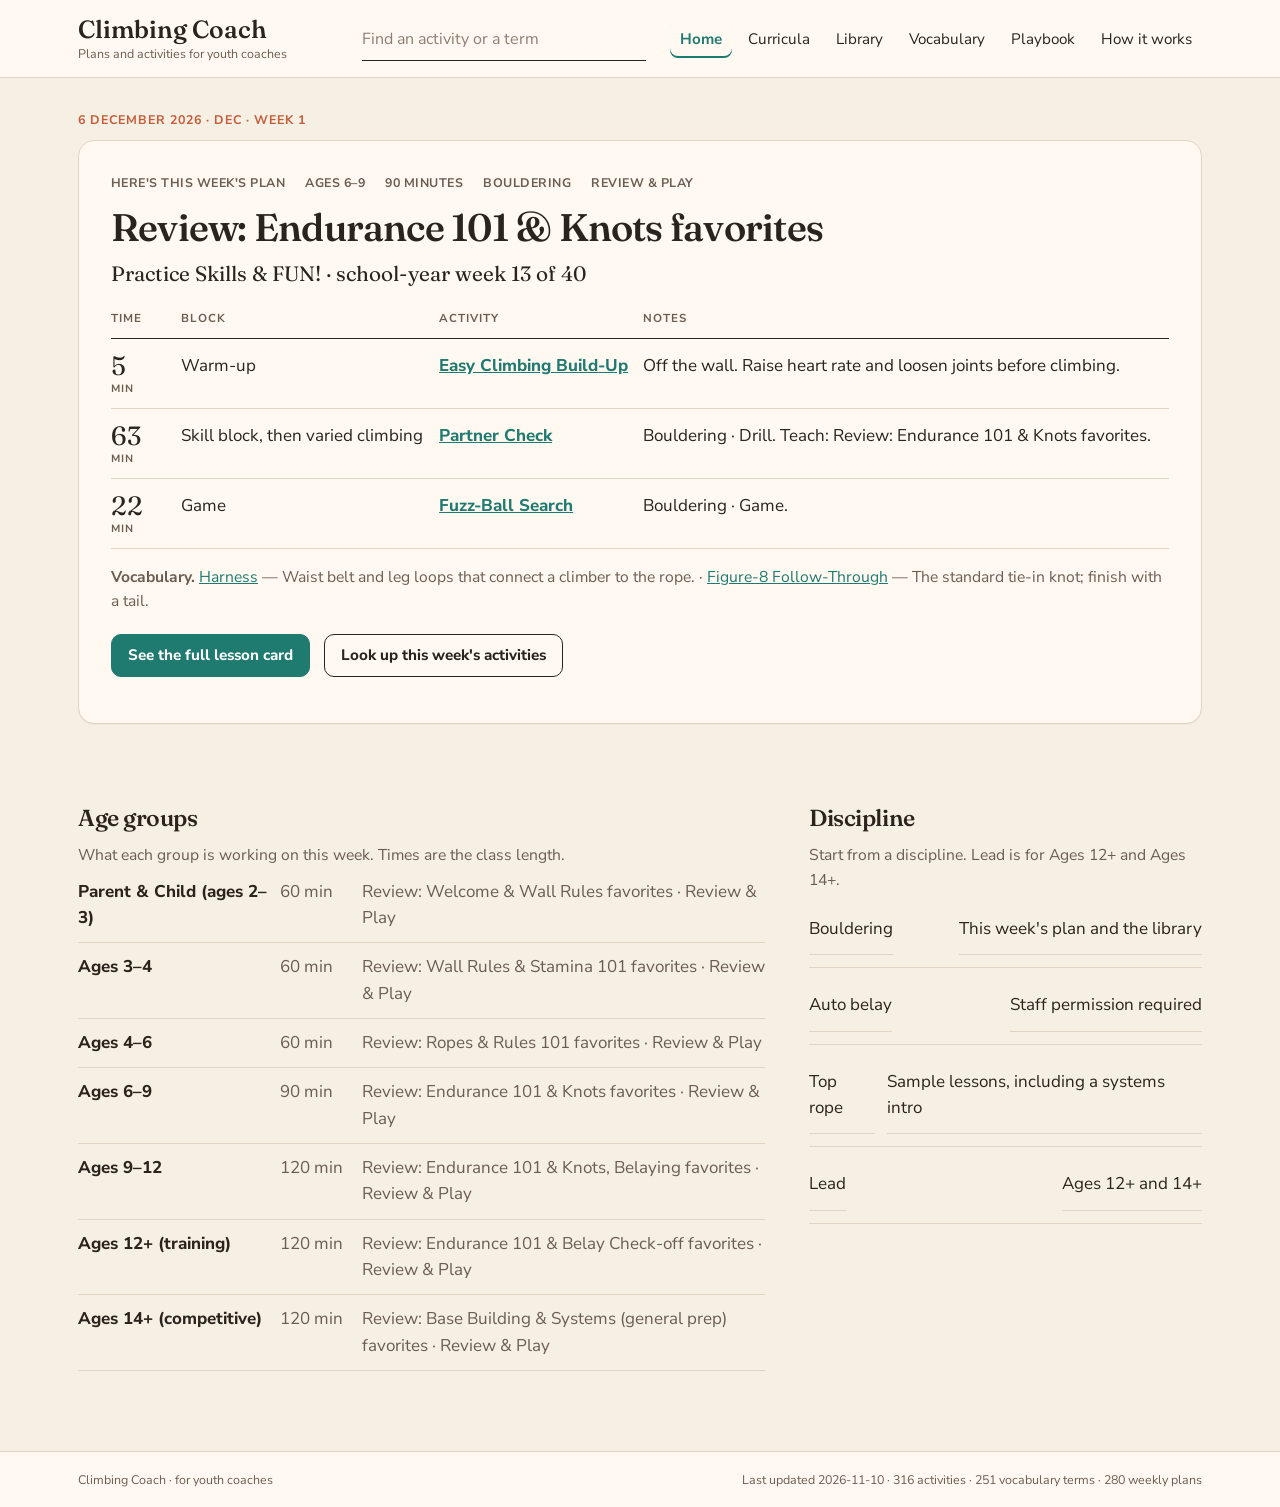
==== commit be53ad38: "Adopt the warm Climbing Coach design and publish the rope library. Home opens on this week's plan, w" ====
--- a/index.html
+++ b/index.html
@@ -3,9 +3,9 @@
 <head>
 <meta charset="utf-8">
 <meta name="viewport" content="width=device-width, initial-scale=1">
-<title>Youth Climbing Coaching Hub</title>
-<meta name="description" content="Free youth climbing curricula, week-by-week plans, an activity library and climbing vocabulary for coaches of kids and teens, ages 2 to 18.">
-<meta name="theme-color" content="#8e4632">
+<title>Climbing Coach · Plans and activities for youth coaches</title>
+<meta name="description" content="Youth climbing plans, an activity library and vocabulary for coaches. Home opens on this week's plan.">
+<meta name="theme-color" content="#1F7A70">
 <link rel="icon" href="assets/favicon.svg" type="image/svg+xml">
 <link rel="stylesheet" href="assets/css/style.css">
 </head>
@@ -13,17 +13,7 @@
 <header id="site-header"></header>
 <main id="main" tabindex="-1">
 <noscript><p class="noscript">This site needs JavaScript to load its data files.</p></noscript>
-
-<section class="hero">
-  <div class="page-head">
-    <h1>Youth Climbing Coaching Hub</h1>
-    <a class="how-link" href="about.html">How this works</a>
-  </div>
-  <div class="btn-row"><a class="btn" href="curricula.html">Open this week's plan</a><a class="btn ghost" href="library.html">Find an activity</a><a class="btn ghost" href="vocabulary.html">Look up a term</a></div>
-  <div class="stats" id="stats" aria-live="polite"></div>
-</section>
-<section><h2>This week</h2><div class="grid g3" id="ages"></div></section>
-
+<div id="home"></div>
 </main>
 <footer id="site-footer"></footer>
 <script src="assets/js/common.js"></script>
--- a/assets/css/style.css
+++ b/assets/css/style.css
@@ -1,242 +1,401 @@
-:root{
-  --bg:#f3efe6;--surface:#fbf8f2;--surface2:#e6ddd0;--text:#2a2622;--muted:#5c534c;--line:#d3c8b8;
-  --header:#2a2622;--header-ink:#f6f1e8;
-  --accent:#8e4632;--accent-ink:#fff9f4;--accent-soft:#f3e4d8;--focus:#3e5c45;
-  --sage:#3e5c45;--review:#e7efe4;--sand:#c4a574;
-  --radius:10px;--shadow:0 1px 2px rgba(42,38,34,.06),0 2px 8px rgba(42,38,34,.05);
-  --font:system-ui,-apple-system,"Segoe UI",Roboto,"Helvetica Neue",Arial,sans-serif;
-}
-@media (prefers-color-scheme:dark){:root{
-  --bg:#1c1916;--surface:#26221e;--surface2:#332e29;--text:#f3efe6;--muted:#c9bbae;--line:#453e38;
-  --header:#141210;--header-ink:#f6f1e8;
-  --accent:#e0a07a;--accent-ink:#2a1812;--accent-soft:#3a2e28;--focus:#d7e3d4;
-  --sage:#c5d5c0;--review:#24302a;--sand:#c4a574;--shadow:none
-}}
-*{box-sizing:border-box}
-html{-webkit-text-size-adjust:100%}
-body{margin:0;font-family:var(--font);font-size:16px;line-height:1.55;color:var(--text);background:var(--bg)}
-a{color:var(--accent)}a:hover{text-decoration-thickness:2px}
-:focus-visible{outline:3px solid var(--focus);outline-offset:2px}
-.site-header :focus-visible{outline-color:#d7e3d4}
-h1,h2,h3,h4{line-height:1.25;margin:1.4em 0 .5em}h1{font-size:1.9rem;margin-top:.6em}h2{font-size:1.4rem}h3{font-size:1.15rem}h4{font-size:1rem}
-p{margin:.5em 0 .9em}
-.skip{position:absolute;left:-999px}.skip:focus{left:8px;top:8px;background:var(--surface);padding:8px;z-index:99}
-/* header */
-.site-header{position:sticky;top:0;z-index:20;background:var(--header);color:var(--header-ink);border-bottom:3px solid var(--accent)}
-.site-header .bar{max-width:1100px;margin:0 auto;display:flex;align-items:center;gap:12px;padding:10px 16px}
-.brand{font-weight:700;color:var(--header-ink);text-decoration:none;display:flex;align-items:center;gap:8px;white-space:nowrap;min-width:0}
-.brand-mark{width:28px;height:28px;border-radius:7px;background:linear-gradient(160deg,var(--sand),var(--accent) 58%,var(--sage));display:inline-block;flex:none}
-.brand-short{display:none}
-.nav{margin-left:auto;display:flex;gap:4px;flex-wrap:wrap}
-.nav a{padding:8px 10px;border-radius:8px;color:var(--header-ink);text-decoration:none;font-weight:500}
-.nav a:hover{background:rgba(246,241,232,.1)}.nav a[aria-current="page"]{background:var(--accent);color:var(--accent-ink)}
-.nav-toggle{display:none;margin-left:auto;background:none;border:1px solid rgba(246,241,232,.4);border-radius:8px;padding:8px 10px;color:var(--header-ink);font:inherit}
-@media (max-width:820px){.nav-toggle{display:block}.nav{display:none;position:absolute;left:0;right:0;top:100%;background:var(--header);flex-direction:column;padding:8px 16px 14px;border-bottom:1px solid var(--line)}.nav.open{display:flex}.nav a{padding:12px}}
-@media (max-width:520px){
-  .site-header .bar{padding:6px 10px}
-  .brand-full{display:none}
-  .brand-short{display:inline}
-  main{padding:8px 12px 40px}
-  h1{font-size:1.35rem;margin:.2em 0 .25em}
-  .hero{padding:4px 0 0}
-  .hero h1{font-size:1.45rem}
-}
-/* layout */
-main{max-width:1100px;margin:0 auto;padding:12px 16px 48px}
-.narrow{max-width:820px}
-.lead{font-size:1.1rem;color:var(--muted)}
-.card{background:var(--surface);border:1px solid var(--line);border-radius:var(--radius);padding:16px;box-shadow:var(--shadow)}
-.grid{display:grid;gap:12px}.g2{grid-template-columns:repeat(auto-fit,minmax(260px,1fr))}.g3{grid-template-columns:repeat(auto-fit,minmax(220px,1fr))}
-.callout{border-left:5px solid var(--accent);background:var(--accent-soft);padding:12px 14px;border-radius:8px;margin:12px 0}
-.callout strong:first-child{display:block;margin-bottom:2px}
-.muted{color:var(--muted)}.small{font-size:.88rem}
-.pill{display:inline-block;padding:2px 9px;border-radius:999px;background:var(--surface2);font-size:.8rem;margin:2px 4px 2px 0;color:var(--text);text-decoration:none;border:1px solid var(--line)}
-.stats{display:flex;flex-wrap:wrap;gap:10px;margin:10px 0}
-.stat{background:var(--surface);border:1px solid var(--line);border-radius:var(--radius);padding:10px 14px;min-width:120px}
-.stat b{display:block;font-size:1.5rem}
-.hero{padding:12px 0 4px}.hero h1{font-size:1.7rem;margin:0 0 6px}
-.page-head{display:flex;align-items:baseline;justify-content:space-between;gap:8px 14px;flex-wrap:wrap;margin-bottom:8px}
-.page-head h1{margin:0}
-.how-link{font-size:.85rem;font-weight:600;white-space:nowrap}
-.jump-nav{display:flex;flex-wrap:wrap;gap:8px 14px;margin:8px 0 16px}
-.jump-nav a{font-weight:600}
-.btn{display:inline-flex;align-items:center;gap:6px;padding:10px 14px;border-radius:9px;border:1px solid var(--accent);background:var(--accent);color:var(--accent-ink);font:inherit;font-weight:600;text-decoration:none;cursor:pointer}
-.btn.ghost{background:transparent;color:var(--accent)}
-.btn-row{display:flex;flex-wrap:wrap;gap:8px;margin:12px 0}
-.age-card{display:block;text-decoration:none;color:var(--text);border-left:6px solid var(--accent)}
-.age-card:hover{border-color:var(--sage)}
-.age-card .kicker{display:block;margin-bottom:4px;font-size:.75rem;font-weight:700;letter-spacing:.04em;text-transform:uppercase;color:var(--accent)}
-.age-card b{display:block;font-size:1.2rem;line-height:1.25}
-.this-week{display:flex;flex-direction:column;gap:4px;margin:12px 0 0;padding:14px 16px;background:var(--accent-soft);border:1px solid var(--line);border-left:4px solid var(--accent);border-radius:var(--radius);text-decoration:none;color:var(--text)}
-details.card{margin-top:16px}
-details.card summary{cursor:pointer}
-details.card summary h2{margin:0}
-.this-week .kicker{font-size:.78rem;font-weight:700;letter-spacing:.04em;text-transform:uppercase;color:var(--accent)}
-.this-week strong{font-size:1.35rem;line-height:1.25}
-.this-week .more{font-weight:700;color:var(--accent)}
-.this-week:hover{border-color:var(--accent)}
-/* tables */
-.table-wrap{overflow-x:auto;-webkit-overflow-scrolling:touch;margin:8px 0 16px;border:1px solid var(--line);border-radius:var(--radius);background:var(--surface)}
-table{border-collapse:collapse;width:100%;font-size:.95rem}
-th,td{text-align:left;vertical-align:top;padding:9px 11px;border-bottom:1px solid var(--line)}
-th{background:var(--surface2);font-weight:600;white-space:nowrap}
-tr:last-child td{border-bottom:0}
-td.num{text-align:right;white-space:nowrap}
-[id]{scroll-margin-top:72px}
-@media (max-width:640px){
-  .table-wrap{border:0;background:transparent;overflow:visible}
-  .table-wrap table,.table-wrap tbody,.table-wrap tr,.table-wrap td{display:block;width:100%}
-  .table-wrap thead{position:absolute;left:-9999px}
-  .table-wrap tr{background:var(--surface);border:1px solid var(--line);border-radius:var(--radius);margin-bottom:8px;padding:4px 0}
-  .table-wrap td{border:0;padding:5px 12px;display:grid;grid-template-columns:7.5em 1fr;gap:8px;text-align:left}
-  .table-wrap td.num{text-align:left}
-  .table-wrap td::before{content:attr(data-label);font-weight:600;color:var(--muted);font-size:.85rem}
-}
-/* forms */
-.controls{display:grid;grid-template-columns:repeat(auto-fit,minmax(180px,1fr));gap:10px;margin:12px 0}
-label.field{display:flex;flex-direction:column;gap:4px;font-size:.85rem;font-weight:600;color:var(--muted)}
-select,input[type=search]{font:inherit;font-size:16px;padding:10px 12px;border-radius:9px;border:1px solid var(--line);background:var(--surface);color:var(--text);width:100%}
-.seg{display:inline-flex;flex-wrap:wrap;border:1px solid var(--line);border-radius:10px;overflow:hidden;background:var(--surface)}
-.seg button{font:inherit;padding:10px 14px;border:0;background:transparent;color:var(--text);cursor:pointer;min-width:84px;border-right:1px solid var(--line)}
-.seg button:last-child{border-right:0}
-.seg button[aria-pressed="true"]{background:var(--accent);color:var(--accent-ink);font-weight:600}
-.result-count{margin:6px 0 10px;color:var(--muted)}
-/* list cards */
-.list{display:grid;gap:8px}
-.item{display:block;text-decoration:none;color:var(--text);background:var(--surface);border:1px solid var(--line);border-left:6px solid var(--muted);border-radius:var(--radius);padding:12px 14px}
-.item:hover{box-shadow:var(--shadow);border-color:var(--accent)}
-.item h3{margin:0 0 2px;font-size:1.05rem}
-.item .meta{font-size:.85rem;color:var(--muted)}
-.th-rope,.th-tech,.th-str,.th-event{border-left-color:var(--accent)}.th-fun{border-left-color:var(--sage)}
-.swatch{display:inline-block;width:12px;height:12px;border-radius:3px;vertical-align:-1px;margin-right:6px;background:var(--line)}
-.bg-fun.swatch,.swatch.bg-fun{background:var(--sage)}
-.legend,.theme-key{display:flex;flex-wrap:wrap;gap:6px 16px;margin:10px 0;padding:0;list-style:none;font-size:.88rem;color:var(--muted)}
-.theme-key .review-key{color:var(--sage);font-weight:650}
-/* chart: one neutral grid; Dec/Jun carry a quiet sage wash and label */
-.chart{display:grid;grid-template-columns:.7fr 1.3fr 1.6fr 1.6fr;gap:0;font-size:.9rem;border:1px solid var(--line);border-radius:var(--radius);overflow:hidden;background:var(--surface)}
-.chart .h{font-weight:600;color:var(--muted);text-align:center;padding:8px 6px;font-size:.82rem;background:var(--surface2);border-bottom:1px solid var(--line)}
-.chart .c{padding:7px 8px;display:flex;align-items:center;justify-content:center;text-align:center;color:var(--text);background:var(--surface);cursor:pointer;border-top:1px solid var(--line);border-left:1px solid var(--line)}
-.chart .c.m{font-weight:700;flex-direction:column;gap:2px;border-left:0}
-.chart .c.t{font-weight:600}
-.chart .c.review{background:var(--review)}
-.chart .c.m.review{box-shadow:inset 3px 0 0 var(--sage)}
-.chart .review-tag{display:block;font-size:.68rem;font-weight:700;letter-spacing:.04em;text-transform:uppercase;color:var(--sage)}
-.chart .c.sel{outline:3px solid var(--accent);outline-offset:-3px}
-@media (max-width:600px){.chart{font-size:.78rem;grid-template-columns:.7fr 1.1fr 1.3fr 1.2fr}.chart .c{padding:5px 4px}}
-/* week */
-.banner{border-radius:10px;padding:12px 14px;margin:10px 0;color:var(--text);background:var(--surface);border:1px solid var(--line);border-left:4px solid var(--accent)}
-.banner.review{background:var(--review);border-left-color:var(--sage)}
-.banner .k{font-size:.85rem;font-weight:500}.banner .s{font-weight:700;font-size:1.15rem;margin-top:3px}
-.bg-rope,.bg-tech,.bg-str,.bg-event{background:var(--surface2)}.bg-fun{background:var(--review)}
-.week-head{display:flex;flex-wrap:wrap;gap:10px;align-items:end;justify-content:space-between}
-.steps{counter-reset:s;list-style:none;padding:0;margin:8px 0}
-.steps li{counter-increment:s;position:relative;padding:6px 0 10px 40px}
-.steps li::before{content:counter(s);position:absolute;left:0;top:4px;width:28px;height:28px;border-radius:50%;background:var(--accent-soft);color:var(--accent);font-weight:700;display:flex;align-items:center;justify-content:center}
-.steps b{display:block}
-/* detail */
-.detail h1{margin-bottom:4px}
-.detail dl{margin:0}.detail dt{font-weight:700;margin-top:14px}.detail dd{margin:4px 0 0}
-.crumbs{font-size:.88rem;margin:8px 0}
-.pager{display:flex;justify-content:space-between;gap:8px;margin-top:22px;flex-wrap:wrap}
-.toc{columns:2;column-gap:24px;padding-left:18px}@media (max-width:600px){.toc{columns:1}}
-.proscons{display:grid;grid-template-columns:1fr 1fr;gap:12px}@media (max-width:640px){.proscons{grid-template-columns:1fr}}
-.proscons .card h4{margin-top:0}
-.props{display:grid;grid-template-columns:max-content 1fr;gap:6px 14px;margin:8px 0}.props dt{font-weight:600;color:var(--muted)}.props dd{margin:0}
-@media (max-width:600px){.props{grid-template-columns:1fr}.props dd{margin-bottom:6px}}
-.sources li{margin:6px 0}
-sup a,a.cite{text-decoration:none;font-size:.85em}
-section.group{border-top:1px solid var(--line);margin-top:28px}
-/* view switcher and the four curriculum prototypes */
-.view-switch{display:flex;flex-wrap:wrap;gap:8px;margin-top:14px}
-.view-switch button{font:inherit;font-weight:600;min-height:44px;padding:8px 14px;border-radius:999px;border:1px solid var(--line);background:var(--surface);color:var(--text);cursor:pointer}
-.view-switch button[aria-pressed="true"]{background:var(--accent);color:var(--accent-ink);border-color:var(--accent)}
-.view-blurb{margin:8px 0 0}
-.chips{display:flex;flex-wrap:wrap;gap:6px;margin:8px 0}
-.chip{display:inline-block;padding:4px 9px;border-radius:999px;background:var(--surface2);border:1px solid var(--line);font-size:.82rem;color:var(--text);text-decoration:none}
-a.chip:hover{border-color:var(--accent)}
-/* roadmap */
-.roadmap{list-style:none;margin:8px 0 0;padding:0;display:flex;flex-direction:column}
-.road-card{position:relative;margin:0 0 0 14px;padding:0 0 12px 16px;border-left:3px solid var(--line)}
-.road-card.review{border-left-color:var(--sage)}
-.road-card::before{content:"";position:absolute;left:-7px;top:16px;width:11px;height:11px;border-radius:50%;background:var(--accent);border:2px solid var(--bg)}
-.road-card.review::before{background:var(--sage)}
-.road-body{background:var(--surface);border:1px solid var(--line);border-radius:var(--radius);padding:12px 14px}
-.road-card.review .road-body{background:var(--review)}
-.road-k{font-size:.78rem;font-weight:700;letter-spacing:.04em;text-transform:uppercase;color:var(--muted);margin:0}
-.road-body h3{margin:.15em 0 .35em;font-size:1.15rem}
-.road-focus{margin:0;color:var(--text);display:-webkit-box;-webkit-line-clamp:2;-webkit-box-orient:vertical;overflow:hidden}
-.road-open{margin-top:8px}
-.road-weeks{list-style:none;margin:10px 0 0;padding:0;display:grid;gap:6px}
-.road-weeks button{width:100%;text-align:left;font:inherit;color:var(--text);background:var(--bg);border:1px solid var(--line);border-radius:8px;padding:8px 10px;cursor:pointer;min-height:44px}
-.road-weeks button b{display:block}
-.road-weeks button:hover{border-color:var(--accent)}
-@media (min-width:860px){
-  .roadmap{flex-direction:row;gap:12px;overflow-x:auto;padding-bottom:8px;scroll-snap-type:x mandatory}
-  .road-card{flex:0 0 260px;margin:0;padding:0;border-left:0;scroll-snap-align:start}
-  .road-card::before{display:none}
-  .road-body{min-height:100%}
-}
-/* month cards */
-.month-grid{display:grid;gap:12px;grid-template-columns:1fr}
-@media (min-width:760px){.month-grid{grid-template-columns:1fr 1fr}}
-.month-card{background:var(--surface);border:1px solid var(--line);border-radius:var(--radius);padding:14px}
-.month-card.review{background:var(--review)}
-.month-card h3{margin:.1em 0 .4em;font-size:1.2rem}
-.month-card .skills{margin:.2em 0 .6em;padding-left:1.1em}
-.month-card .skills li{margin:.15em 0}
-.mini-tabs{display:flex;flex-wrap:wrap;gap:6px;margin:8px 0}
-.mini-tabs button{font:inherit;font-weight:600;min-height:40px;padding:6px 10px;border-radius:8px;border:1px solid var(--line);background:var(--bg);color:var(--text);cursor:pointer}
-.mini-tabs button[aria-pressed="true"]{background:var(--header);color:var(--header-ink);border-color:var(--header)}
-.month-detail{margin-top:8px}
-.month-detail p{margin:.25em 0}
-/* lesson card */
-.lesson-sheet{background:var(--surface);border:1px solid var(--line);border-radius:14px;padding:18px 16px 8px;max-width:740px;box-shadow:var(--shadow)}
-.lesson-sheet.review{background:var(--review)}
-.lesson-kicker{margin:0;font-size:.85rem;font-weight:700;letter-spacing:.03em;text-transform:uppercase;color:var(--muted)}
-.lesson-sheet h2{font-size:1.65rem;margin:.15em 0 .15em}
-.lesson-skill{font-size:1.2rem;margin:.2em 0 .6em}
-.lesson-tools{display:grid;grid-template-columns:1fr;gap:10px;margin:8px 0 4px}
-@media (min-width:640px){.lesson-tools{grid-template-columns:1fr 1fr auto}}
-.lesson-nav{display:flex;gap:8px;align-items:end}
-.block-list{list-style:none;margin:12px 0;padding:0}
-.block-row{display:grid;grid-template-columns:72px 1fr;gap:10px;padding:12px 0;border-top:1px solid var(--line)}
-.mins{font-size:1.35rem;font-weight:700;line-height:1;color:var(--accent)}
-.mins span{display:block;margin-top:3px;font-size:.72rem;font-weight:700;letter-spacing:.03em;text-transform:uppercase;color:var(--muted)}
-.block-row h3{margin:0 0 2px;font-size:1rem}
-.cue{margin:.2em 0 0;color:var(--muted);font-size:.92rem}
-/* skill ladder */
-.lane{margin:0 0 18px}
-.lane h3{margin:0 0 8px;font-size:1.05rem}
-.lane-track{display:flex;gap:10px;overflow-x:auto;padding-bottom:8px;scroll-snap-type:x mandatory}
-.lane-stop{flex:0 0 200px;scroll-snap-align:start;background:var(--surface);border:1px solid var(--line);border-radius:var(--radius);padding:10px 12px}
-.lane.review .lane-stop{background:var(--review)}
-.lane-stop ol{list-style:none;margin:8px 0 0;padding:0}
-.lane-stop button{display:block;width:100%;text-align:left;font:inherit;color:var(--text);background:none;border:0;border-top:1px solid var(--line);padding:8px 0;cursor:pointer;min-height:44px}
-.lane-stop button:first-child{border-top:0}
-.lane-stop button:hover{color:var(--accent)}
-.lane-stop .wk{display:block;font-size:.75rem;font-weight:700;color:var(--muted)}
-.table-tools{margin-bottom:10px}
-/* footer */
-.site-footer{border-top:1px solid var(--line);background:var(--surface);color:var(--muted);font-size:.88rem}
-.site-footer .bar{max-width:1100px;margin:0 auto;padding:18px 16px;display:flex;flex-wrap:wrap;gap:8px 20px;justify-content:space-between}
-.noscript,.error{background:#f8e8e0;color:#6e3426;padding:12px;border-radius:8px}
-.print-only{display:none}
-/* print */
-@media print{
-  .table-wrap table{display:table!important}.table-wrap thead{position:static!important;display:table-header-group!important}.table-wrap tr{display:table-row!important}.table-wrap td{display:table-cell!important}.table-wrap td::before{content:none!important}
-  :root{--bg:#fff;--surface:#fff;--surface2:#f0f0f0;--text:#000;--muted:#333;--line:#bbb}
-  body{font-size:11pt;background:#fff}
-  .site-header,.site-footer,.no-print,.btn,.controls,.seg,.nav-toggle{display:none!important}
-  main{max-width:none;padding:0}
-  a{color:#000;text-decoration:none}
-  .table-wrap{overflow:visible;border:1px solid #999}
-  table{font-size:10pt}th,td{padding:5px 7px}
-  tr,.banner,.item{break-inside:avoid}
-  .banner,.chart .c,.chart .c.review,.swatch{-webkit-print-color-adjust:exact;print-color-adjust:exact}
-  body.print-week main>*:not(#view-host){display:none!important}
-  body.print-week #view-host>*:not(.lesson-sheet){display:none!important}
-  body.print-week .lesson-tools{display:none!important}
-  body.print-week .print-only{display:block}
-  body.print-week .lesson-sheet{border:0;box-shadow:none;max-width:none;padding:0}
-  h2{break-after:avoid}
-}
+@font-face {
+  font-family: Fraunces;
+  src: url("../fonts/Fraunces.ttf") format("truetype");
+  font-weight: 300 900;
+  font-style: normal;
+  font-display: swap;
+}
+@font-face {
+  font-family: "Nunito Sans";
+  src: url("../fonts/NunitoSans.ttf") format("truetype");
+  font-weight: 200 900;
+  font-style: normal;
+  font-display: swap;
+}
+
+:root {
+  --paper: #F6EFE4;
+  --surface: #FFF9F1;
+  --ink: #2A241C;
+  --muted: #6A5E52;
+  --line: #E0D4C4;
+  --accent: #1F7A70;
+  --clay: #C45C38;
+  --sun: #E0B03A;
+  --placeholder: #8A4B22;
+  --display: Fraunces, "Palatino Linotype", serif;
+  --sans: "Nunito Sans", "Segoe UI", sans-serif;
+}
+
+* { box-sizing: border-box; }
+html { -webkit-text-size-adjust: 100%; }
+body {
+  margin: 0;
+  background: var(--paper);
+  color: var(--ink);
+  font-family: var(--sans);
+  font-size: 17px;
+  line-height: 1.55;
+}
+a { color: var(--accent); }
+a:hover { text-decoration-thickness: 2px; }
+:focus-visible { outline: 2px solid var(--accent); outline-offset: 3px; }
+
+.sr-only {
+  position: absolute; width: 1px; height: 1px; padding: 0; margin: -1px;
+  overflow: hidden; clip: rect(0,0,0,0); border: 0;
+}
+
+h1, h2, h3 { font-family: var(--display); font-weight: 560; letter-spacing: -0.02em; line-height: 1.2; }
+h1 { font-size: 2.4rem; margin: 0 0 .4em; }
+h2 { font-size: 1.45rem; margin: 1.7em 0 .5em; }
+h3 { font-size: 1.15rem; margin: 0 0 .3em; }
+
+.kicker {
+  font-size: .78rem;
+  letter-spacing: .08em;
+  text-transform: uppercase;
+  color: var(--clay);
+  margin: 0 0 10px;
+  font-weight: 700;
+}
+
+.site-header {
+  background: var(--surface);
+  border-bottom: 1px solid var(--line);
+}
+.site-header .bar {
+  max-width: 1180px;
+  margin: 0 auto;
+  padding: 16px 28px 14px;
+  display: grid;
+  grid-template-columns: minmax(180px, 260px) minmax(180px, 1fr) auto;
+  gap: 18px 24px;
+  align-items: center;
+}
+.brand { text-decoration: none; color: var(--ink); display: flex; flex-direction: column; gap: 2px; }
+.brand-name { font-family: var(--display); font-size: 1.55rem; line-height: 1.05; font-weight: 560; }
+.brand-sub { font-size: .78rem; color: var(--muted); }
+.head-search input {
+  width: 100%;
+  font: inherit;
+  font-size: 16px;
+  padding: 10px 12px;
+  border: 1px solid var(--line);
+  background: var(--paper);
+  color: var(--ink);
+  border-radius: 10px;
+}
+.head-search input::placeholder { color: #8A8074; }
+.nav { display: flex; flex-wrap: wrap; gap: 2px 6px; justify-content: flex-end; }
+.nav a {
+  color: var(--ink);
+  text-decoration: none;
+  font-size: .95rem;
+  padding: 7px 10px;
+  border-radius: 8px;
+}
+.nav a[aria-current="page"] {
+  box-shadow: inset 0 -2px 0 var(--accent);
+  font-weight: 700;
+  color: var(--accent);
+}
+.nav-toggle {
+  display: none;
+  font: inherit;
+  background: var(--surface);
+  border: 1px solid var(--ink);
+  padding: 7px 12px;
+  border-radius: 8px;
+}
+
+main { max-width: 1180px; margin: 0 auto; padding: 32px 28px 80px; }
+
+.page-head { display: flex; justify-content: space-between; align-items: baseline; gap: 12px; margin-bottom: 20px; }
+.page-head h1 { margin: 0; }
+.how-link { font-size: .78rem; letter-spacing: .06em; text-transform: uppercase; text-decoration: none; font-weight: 700; }
+
+.discipline {
+  display: flex;
+  flex-wrap: wrap;
+  gap: 0;
+  border-bottom: 1px solid var(--line);
+  margin: 0 0 24px;
+}
+.discipline a, .discipline span {
+  display: inline-flex; align-items: baseline; gap: 8px;
+  padding: 12px 16px 12px 0;
+  margin-right: 18px;
+  color: var(--ink);
+  text-decoration: none;
+  font-size: 1rem;
+}
+.discipline a[aria-current="page"] {
+  box-shadow: inset 0 -2px 0 var(--accent);
+  font-weight: 700;
+  color: var(--accent);
+}
+.discipline .is-off { color: #A3988C; cursor: not-allowed; }
+.discipline .hint { font-size: .68rem; letter-spacing: .06em; text-transform: uppercase; }
+
+.plan {
+  background: var(--surface);
+  border: 1px solid var(--line);
+  border-radius: 16px;
+  padding: 32px 32px 26px;
+  box-shadow: 0 1px 0 rgba(42,36,28,.04);
+}
+.plan-meta {
+  display: flex; flex-wrap: wrap; gap: 8px 20px;
+  font-size: .78rem; letter-spacing: .04em; text-transform: uppercase;
+  color: var(--muted); margin: 0 0 12px; font-weight: 700;
+}
+.plan h1, .plan h2 { margin: 0 0 8px; }
+.plan .skill { font-size: 1.3rem; font-family: var(--display); margin: 0 0 20px; }
+.plan-top { display: flex; justify-content: space-between; align-items: flex-start; gap: 16px; flex-wrap: wrap; margin: 0 0 20px; }
+.plan-top h2 { margin: 0; }
+.plan-top .actions { margin: 0; }
+.blocks { width: 100%; border-collapse: collapse; }
+.blocks th {
+  text-align: left; font-size: .72rem;
+  letter-spacing: .08em; text-transform: uppercase; color: var(--muted);
+  border-bottom: 1px solid var(--ink); padding: 0 14px 10px 0; font-weight: 700;
+}
+.blocks td { padding: 14px 14px 14px 0; border-bottom: 1px solid var(--line); vertical-align: top; }
+.blocks .mins { font-family: var(--display); font-size: 1.65rem; width: 4.4rem; line-height: 1; }
+.blocks .mins span { display: block; font-family: var(--sans); font-size: .66rem; letter-spacing: .08em; text-transform: uppercase; color: var(--muted); margin-top: 4px; font-weight: 700; }
+.blocks .act { font-weight: 750; }
+.note { margin: 16px 0 0; color: var(--muted); font-size: .98rem; }
+.actions { display: flex; flex-wrap: wrap; gap: 10px 14px; margin: 20px 0; }
+
+.btn {
+  display: inline-flex; align-items: center;
+  font: inherit; font-weight: 750; font-size: .95rem;
+  padding: 9px 16px; border: 1px solid var(--accent);
+  background: var(--accent); color: #fff; text-decoration: none;
+  border-radius: 10px;
+}
+.btn.ghost { background: transparent; color: var(--ink); border-color: var(--ink); }
+
+.split { display: grid; grid-template-columns: 1.4fr .8fr; gap: 44px; margin-top: 40px; }
+.index a {
+  display: grid; grid-template-columns: minmax(9rem, 12rem) 4.5rem 1fr;
+  gap: 10px; padding: 11px 0;
+  border-bottom: 1px solid var(--line); text-decoration: none; color: var(--ink);
+}
+.index a:hover .n { text-decoration: underline; }
+.index .n { font-weight: 750; }
+.index .m, .index .s { color: var(--muted); }
+.disc-index { display: flex; flex-direction: column; }
+.disc-index a, .disc-index span {
+  display: flex; justify-content: space-between; gap: 12px;
+  padding: 12px 0; border-bottom: 1px solid var(--line);
+  text-decoration: none; color: var(--ink);
+}
+
+.toolbar { display: grid; grid-template-columns: 1fr 180px 180px 180px; gap: 16px; margin: 0 0 18px; }
+.field { display: flex; flex-direction: column; gap: 5px; font-size: .72rem; letter-spacing: .07em; text-transform: uppercase; color: var(--muted); font-weight: 700; }
+select, input[type=search] {
+  font-family: var(--sans); font-size: 16px; padding: 8px 0;
+  border: 0; border-bottom: 1px solid var(--ink); background: transparent; color: var(--ink); width: 100%; border-radius: 0;
+}
+.data { width: 100%; border-collapse: collapse; }
+.data th {
+  text-align: left; font-size: .72rem; letter-spacing: .08em; text-transform: uppercase;
+  font-weight: 700; border-bottom: 1px solid var(--ink); padding: 0 14px 10px 0;
+}
+.data td { padding: 13px 14px 13px 0; border-bottom: 1px solid var(--line); vertical-align: top; }
+.data a.name { color: inherit; text-decoration: none; font-weight: 750; }
+.data a.name:hover { text-decoration: underline; }
+.data .aka { display: block; color: var(--muted); font-size: .9rem; font-weight: 400; }
+.data .ph { color: var(--placeholder); font-size: .7rem; letter-spacing: .05em; text-transform: uppercase; font-weight: 750; }
+.result-line { font-size: .78rem; letter-spacing: .03em; color: var(--muted); margin: 0 0 14px; }
+
+.crumbs { font-size: .78rem; letter-spacing: .05em; text-transform: uppercase; margin: 0 0 18px; font-weight: 700; }
+.crumbs a { text-decoration: none; }
+.detail-grid { display: grid; grid-template-columns: 1fr 340px; gap: 40px; align-items: start; }
+.meta-list { margin: 0 0 24px; display: grid; grid-template-columns: max-content 1fr; gap: 8px 20px; }
+.meta-list dt { font-size: .72rem; letter-spacing: .08em; text-transform: uppercase; color: var(--muted); padding-top: 3px; font-weight: 700; }
+.meta-list dd { margin: 0; }
+.detail h2 { font-size: 1.22rem; border-top: 1px solid var(--line); padding-top: 16px; }
+.detail ol { margin: .35em 0 0; padding-left: 1.2em; }
+.detail li { margin: .4em 0; }
+.sources { padding-left: 1.15em; }
+.sources li { margin: .35em 0; }
+
+
+.term-grid { display: grid; grid-template-columns: 1fr 1fr; gap: 24px 32px; margin: 8px 0 28px; }
+.term-grid h2 { margin: 0 0 8px; font-size: 1.1rem; border: 0; padding: 0; }
+.term-grid section {
+  background: var(--surface);
+  border: 1px solid var(--line);
+  border-radius: 12px;
+  padding: 16px 18px;
+}
+.related { display: flex; flex-direction: column; }
+.related a { padding: 10px 0; border-bottom: 1px solid var(--line); text-decoration: none; color: var(--ink); }
+.related a span { display: block; color: var(--muted); font-size: .9rem; }
+
+.site-footer {
+  border-top: 1px solid var(--line);
+  background: var(--surface);
+  font-size: .78rem; color: var(--muted);
+}
+.site-footer .bar { max-width: 1180px; margin: 0 auto; padding: 18px 28px; display: flex; justify-content: space-between; gap: 12px; flex-wrap: wrap; }
+
+@media (max-width: 980px) {
+  .site-header .bar { grid-template-columns: 1fr auto; }
+  .head-search { grid-column: 1 / -1; order: 3; }
+  .split, .detail-grid { grid-template-columns: 1fr; }
+  .toolbar { grid-template-columns: 1fr 1fr; }
+  .toolbar .field:first-child { grid-column: 1 / -1; }
+  .term-grid { grid-template-columns: 1fr; }
+  .index a { grid-template-columns: 1fr 4.2rem; }
+  .index .s { grid-column: 1 / -1; }
+}
+@media (max-width: 720px) {
+  .nav { display: none; }
+  .nav-toggle { display: inline-block; }
+  main { padding: 22px 18px 64px; }
+  h1 { font-size: 1.9rem; }
+  .plan { padding: 22px 18px 18px; }
+  .index a { gap: 8px; }
+  .disc-index a { flex-direction: column; align-items: flex-start; gap: 2px; }
+  .blocks thead { display: none; }
+  .blocks, .blocks tbody { display: block; width: 100%; }
+  .blocks tr {
+    display: grid;
+    grid-template-columns: 4.4rem 1fr;
+    grid-template-areas: "mins block" "mins act" "mins notes";
+    gap: 2px 14px;
+    padding: 14px 0;
+    border-bottom: 1px solid var(--line);
+  }
+  .blocks td { border: 0; padding: 0; }
+  .blocks td.mins { grid-area: mins; }
+  .blocks td:nth-child(2) { grid-area: block; font-size: .72rem; letter-spacing: .08em; text-transform: uppercase; color: var(--muted); padding-top: 4px; font-weight: 700; }
+  .blocks td:nth-child(3) { grid-area: act; }
+  .blocks td:nth-child(4) { grid-area: notes; color: var(--muted); }
+  .data { min-width: 0; width: 100%; }
+  .data thead { display: none; }
+  .data, .data tbody { display: block; }
+  .data tr { display: block; padding: 12px 0; border-bottom: 1px solid var(--line); }
+  .data td { display: block; border: 0; padding: 1px 0; }
+  .data td:nth-child(n+2) { color: var(--muted); }
+}
+
+/* aliases so existing lesson, chart and playbook markup uses the warm palette */
+:root {
+  --bg: var(--paper);
+  --text: var(--ink);
+  --surface2: #efe4d4;
+  --accent-ink: #fff;
+  --accent-soft: #e7f3f1;
+  --sage: #1F7A70;
+  --review: #f3e7df;
+  --radius: 12px;
+  --shadow: 0 1px 0 rgba(42,36,28,.04);
+}
+.skip { position: absolute; left: -999px; }
+.skip:focus { left: 8px; top: 8px; background: var(--surface); padding: 8px; z-index: 99; }
+.narrow { max-width: 820px; }
+.muted { color: var(--muted); }
+.small { font-size: .88rem; }
+.error, .noscript { background: #fff6ee; border: 1px solid var(--clay); padding: 12px 14px; border-radius: 12px; }
+.card { background: var(--surface); border: 1px solid var(--line); border-radius: 16px; padding: 16px 18px; }
+.tool-bar { margin: 0 0 18px; }
+.view-switch { display: flex; flex-wrap: wrap; gap: 8px; margin: 8px 0 0; }
+.view-switch[hidden], .year-extra[hidden] { display: none !important; }
+.this-week { display: flex; flex-direction: column; gap: 2px; text-decoration: none; color: var(--ink); }
+#this-week:empty { display: none; }
+.this-week .kicker { margin: 0; }
+.this-week strong { font-family: var(--display); font-size: 1.25rem; line-height: 1.2; }
+.this-week .more { font-weight: 750; }
+.view-switch button {
+  font: inherit; font-weight: 700; background: transparent; color: var(--ink);
+  border: 1px solid var(--line); border-radius: 999px; padding: 8px 14px; cursor: pointer;
+}
+.view-switch button[aria-pressed="true"] { background: var(--accent); color: #fff; border-color: var(--accent); }
+.pill { display: inline-block; padding: 2px 9px; border-radius: 999px; background: var(--surface2); font-size: .8rem; margin: 2px 4px 2px 0; color: var(--ink); text-decoration: none; border: 1px solid var(--line); }
+.jump-nav { display: flex; flex-wrap: wrap; gap: 8px 14px; margin: 8px 0 16px; }
+.jump-nav a { font-weight: 700; text-decoration: none; }
+.props { display: grid; grid-template-columns: max-content 1fr; gap: 8px 18px; }
+.props dt { font-size: .72rem; letter-spacing: .08em; text-transform: uppercase; color: var(--muted); font-weight: 700; }
+.props dd { margin: 0; }
+.table-wrap { overflow-x: auto; margin: 8px 0 16px; }
+table { width: 100%; border-collapse: collapse; }
+th { text-align: left; font-size: .72rem; letter-spacing: .08em; text-transform: uppercase; border-bottom: 1px solid var(--ink); padding: 0 12px 8px 0; }
+td { padding: 10px 12px 10px 0; border-bottom: 1px solid var(--line); vertical-align: top; }
+.lesson-sheet { background: var(--surface); border: 1px solid var(--line); border-radius: 16px; padding: 24px 26px; }
+.lesson-kicker { font-size: .78rem; letter-spacing: .06em; text-transform: uppercase; color: var(--clay); font-weight: 700; margin: 0 0 8px; }
+.lesson-skill { font-family: var(--display); font-size: 1.3rem; margin: 0 0 8px; }
+.block-list { list-style: none; padding: 0; margin: 0; }
+.block-row { display: grid; grid-template-columns: 4.4rem 1fr; gap: 12px; padding: 12px 0; border-bottom: 1px solid var(--line); }
+.block-row .mins { font-family: var(--display); font-size: 1.5rem; line-height: 1; }
+.block-row .mins span { display: block; font-family: var(--sans); font-size: .66rem; letter-spacing: .08em; text-transform: uppercase; color: var(--muted); margin-top: 4px; }
+.cue { color: var(--muted); margin: 4px 0 0; }
+.lesson-tools { margin: 12px 0; }
+.lesson-nav { display: flex; flex-wrap: wrap; gap: 8px; }
+.roadmap { list-style: none; padding: 0; margin: 0; display: grid; gap: 12px; }
+.road-card, .month-card { background: var(--surface); border: 1px solid var(--line); border-radius: 14px; padding: 14px 16px; }
+.road-k { font-size: .75rem; letter-spacing: .06em; text-transform: uppercase; color: var(--clay); font-weight: 700; margin: 0; }
+.road-focus { color: var(--muted); }
+.road-weeks { list-style: none; padding: 0; }
+.road-weeks button, .lane-stop button { font: inherit; text-align: left; background: transparent; border: 0; padding: 6px 0; cursor: pointer; color: var(--ink); display: block; width: 100%; }
+.month-grid { display: grid; grid-template-columns: repeat(auto-fit, minmax(240px, 1fr)); gap: 14px; }
+.chips { display: flex; flex-wrap: wrap; gap: 6px; margin: 8px 0; }
+.chip { font-size: .85rem; text-decoration: none; border-bottom: 1px solid var(--line); color: var(--ink); }
+.mini-tabs { display: flex; gap: 6px; }
+.mini-tabs button { font: inherit; border: 1px solid var(--line); background: transparent; border-radius: 999px; padding: 4px 10px; cursor: pointer; }
+.mini-tabs button[aria-pressed="true"] { background: var(--accent); color: #fff; border-color: var(--accent); }
+.lane { margin: 0 0 22px; }
+.lane-track { display: grid; grid-template-columns: repeat(auto-fit, minmax(180px, 1fr)); gap: 12px; }
+.lane-stop { background: var(--surface); border: 1px solid var(--line); border-radius: 12px; padding: 12px; }
+.chart { display: grid; grid-template-columns: .7fr 1.3fr 1.6fr 1.6fr; font-size: .9rem; border: 1px solid var(--line); border-radius: 12px; overflow: hidden; background: var(--surface); }
+.chart .h { font-weight: 700; color: var(--muted); text-align: center; padding: 8px 6px; font-size: .75rem; letter-spacing: .06em; text-transform: uppercase; background: #efe4d4; }
+.chart .c { padding: 7px 8px; display: flex; align-items: center; justify-content: center; text-align: center; cursor: pointer; border-top: 1px solid var(--line); border-left: 1px solid var(--line); }
+.chart .c.m { font-weight: 700; flex-direction: column; border-left: 0; }
+.chart .c.review { background: var(--review); }
+.chart .c.sel { outline: 3px solid var(--accent); outline-offset: -3px; }
+.chart .review-tag { display: block; font-size: .68rem; letter-spacing: .04em; text-transform: uppercase; color: var(--clay); }
+.banner { border-radius: 12px; padding: 12px 14px; margin: 16px 0; background: var(--surface); border: 1px solid var(--line); }
+.banner .s { font-family: var(--display); font-size: 1.2rem; }
+.seg { display: inline-flex; flex-wrap: wrap; border: 1px solid var(--line); border-radius: 10px; overflow: hidden; }
+.seg button { font: inherit; padding: 10px 14px; border: 0; background: transparent; cursor: pointer; border-right: 1px solid var(--line); }
+.seg button[aria-pressed="true"] { background: var(--accent); color: #fff; }
+.week-head { display: flex; flex-wrap: wrap; gap: 10px; align-items: end; }
+.pager { display: flex; justify-content: space-between; gap: 10px; margin: 18px 0; flex-wrap: wrap; }
+.prereqs { margin: 0 0 18px; padding: 12px 14px; background: #fff6ee; border: 1px solid var(--line); border-radius: 12px; }
+.prereqs strong { display: block; font-size: .72rem; letter-spacing: .08em; text-transform: uppercase; color: var(--clay); }
+.term-hits { margin: 18px 0 8px; }
+.diag { background: var(--surface); border: 1px solid var(--line); border-radius: 16px; padding: 22px 24px 20px; margin: 18px 0; }
+.diag h2 { margin-top: 0; }
+.diag .what { margin: 0 0 16px; max-width: 46rem; }
+.frame { background: #fff; border: 1px solid var(--line); border-radius: 12px; padding: 12px; margin: 0 0 14px; text-align: center; }
+.frame img { max-width: 100%; height: auto; }
+.pair { display: grid; grid-template-columns: 1fr 1fr; gap: 14px; }
+.pair .frame, .trio .frame { margin: 0; }
+.trio { display: grid; grid-template-columns: 1fr 1.15fr 1.2fr; gap: 14px; align-items: start; }
+.credit { display: flex; flex-wrap: wrap; gap: 8px 18px; align-items: baseline; margin: 12px 0 0; font-size: .88rem; color: var(--muted); }
+.credit strong { color: var(--ink); font-weight: 750; }
+.credit a { font-weight: 700; text-decoration: none; }
+.overview { max-width: 720px; }
+@media (min-width: 900px) {
+  .tool-bar { display: grid; grid-template-columns: minmax(220px, 280px) minmax(0, 1fr); gap: 12px 16px; align-items: start; }
+  .tool-bar > .view-switch { grid-column: 1 / -1; }
+}
+@media (max-width: 980px) {
+  .pair, .trio { grid-template-columns: 1fr; }
+  .nav.open { display: flex; flex-direction: column; align-items: flex-start; }
+}
+@media (max-width: 720px) {
+  .nav { display: none; }
+  .nav.open { display: flex; }
+  .chart { font-size: .78rem; grid-template-columns: .7fr 1.1fr 1.3fr 1.2fr; }
+}
+@media print {
+  .site-header, .site-footer, .no-print, .nav-toggle, .head-search { display: none !important; }
+  body { background: #fff; }
+  main { max-width: none; padding: 0; }
+  a { color: inherit; text-decoration: none; }
+}
